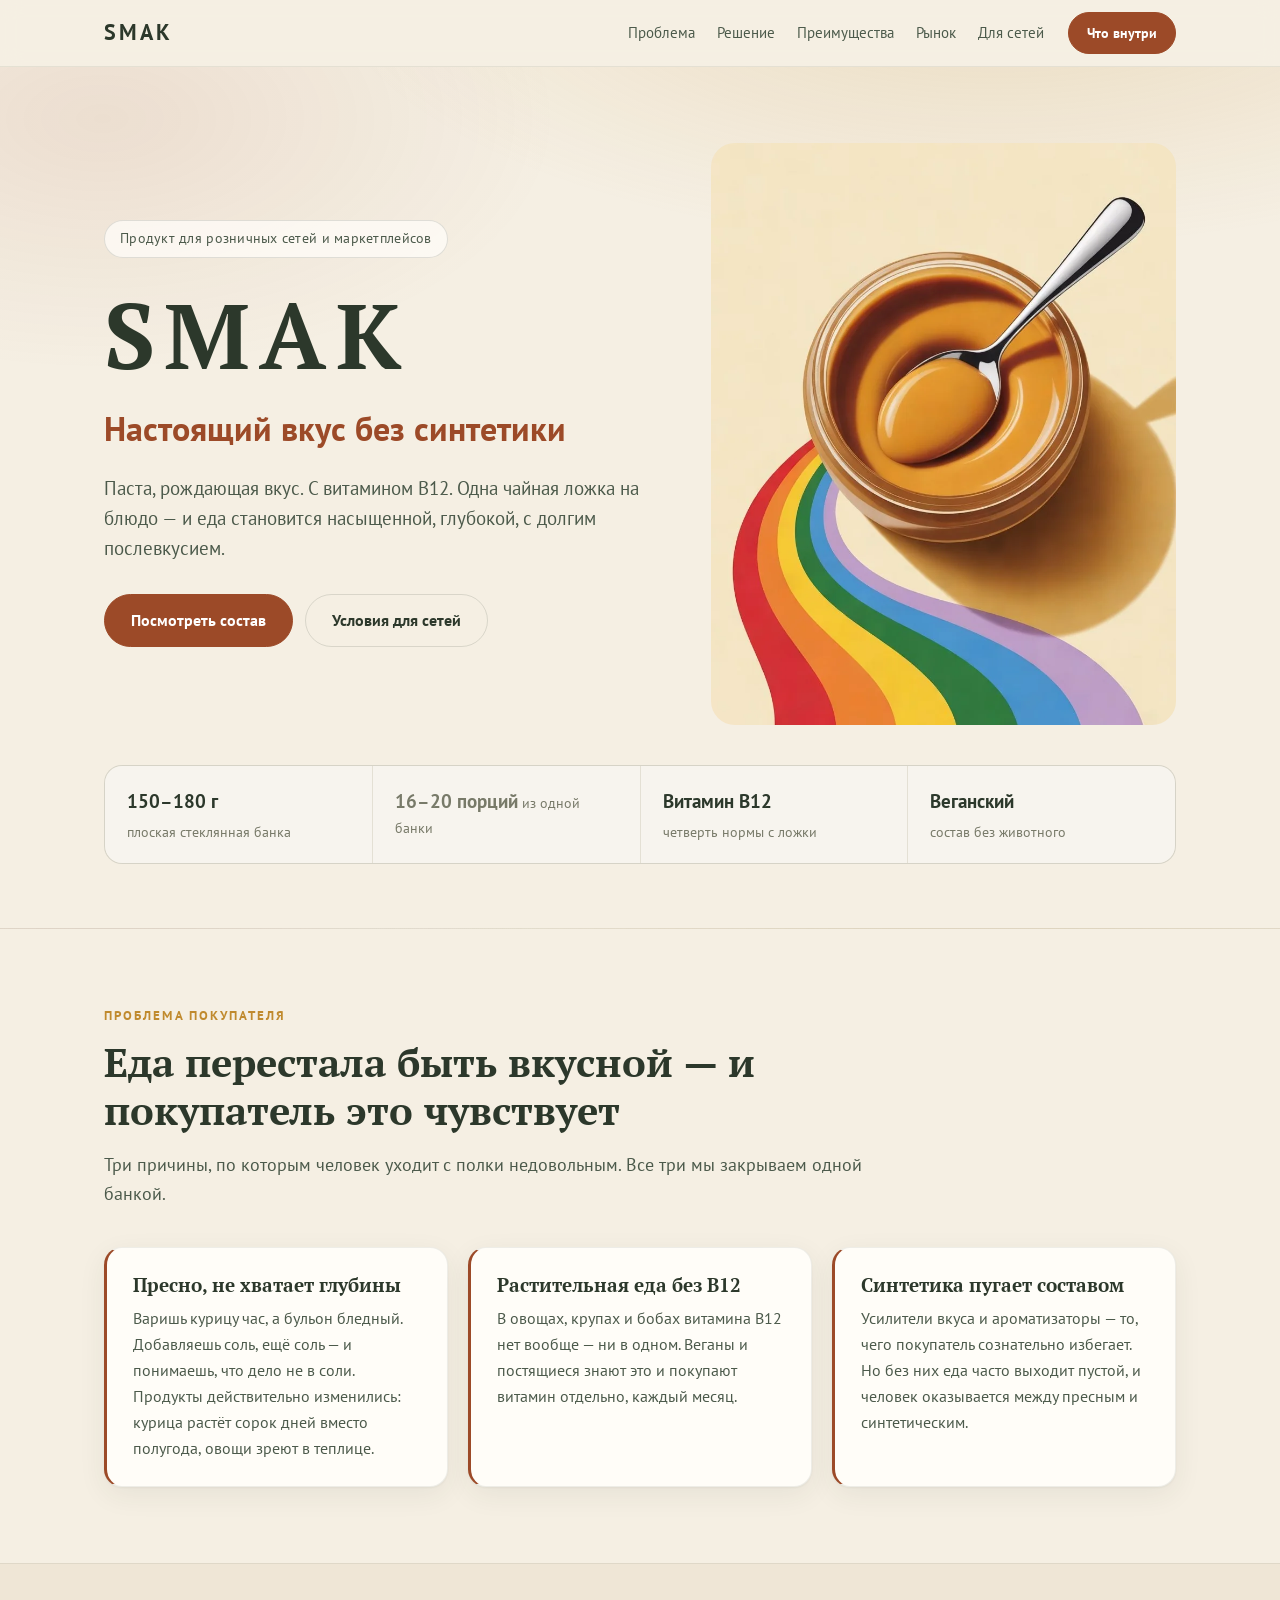
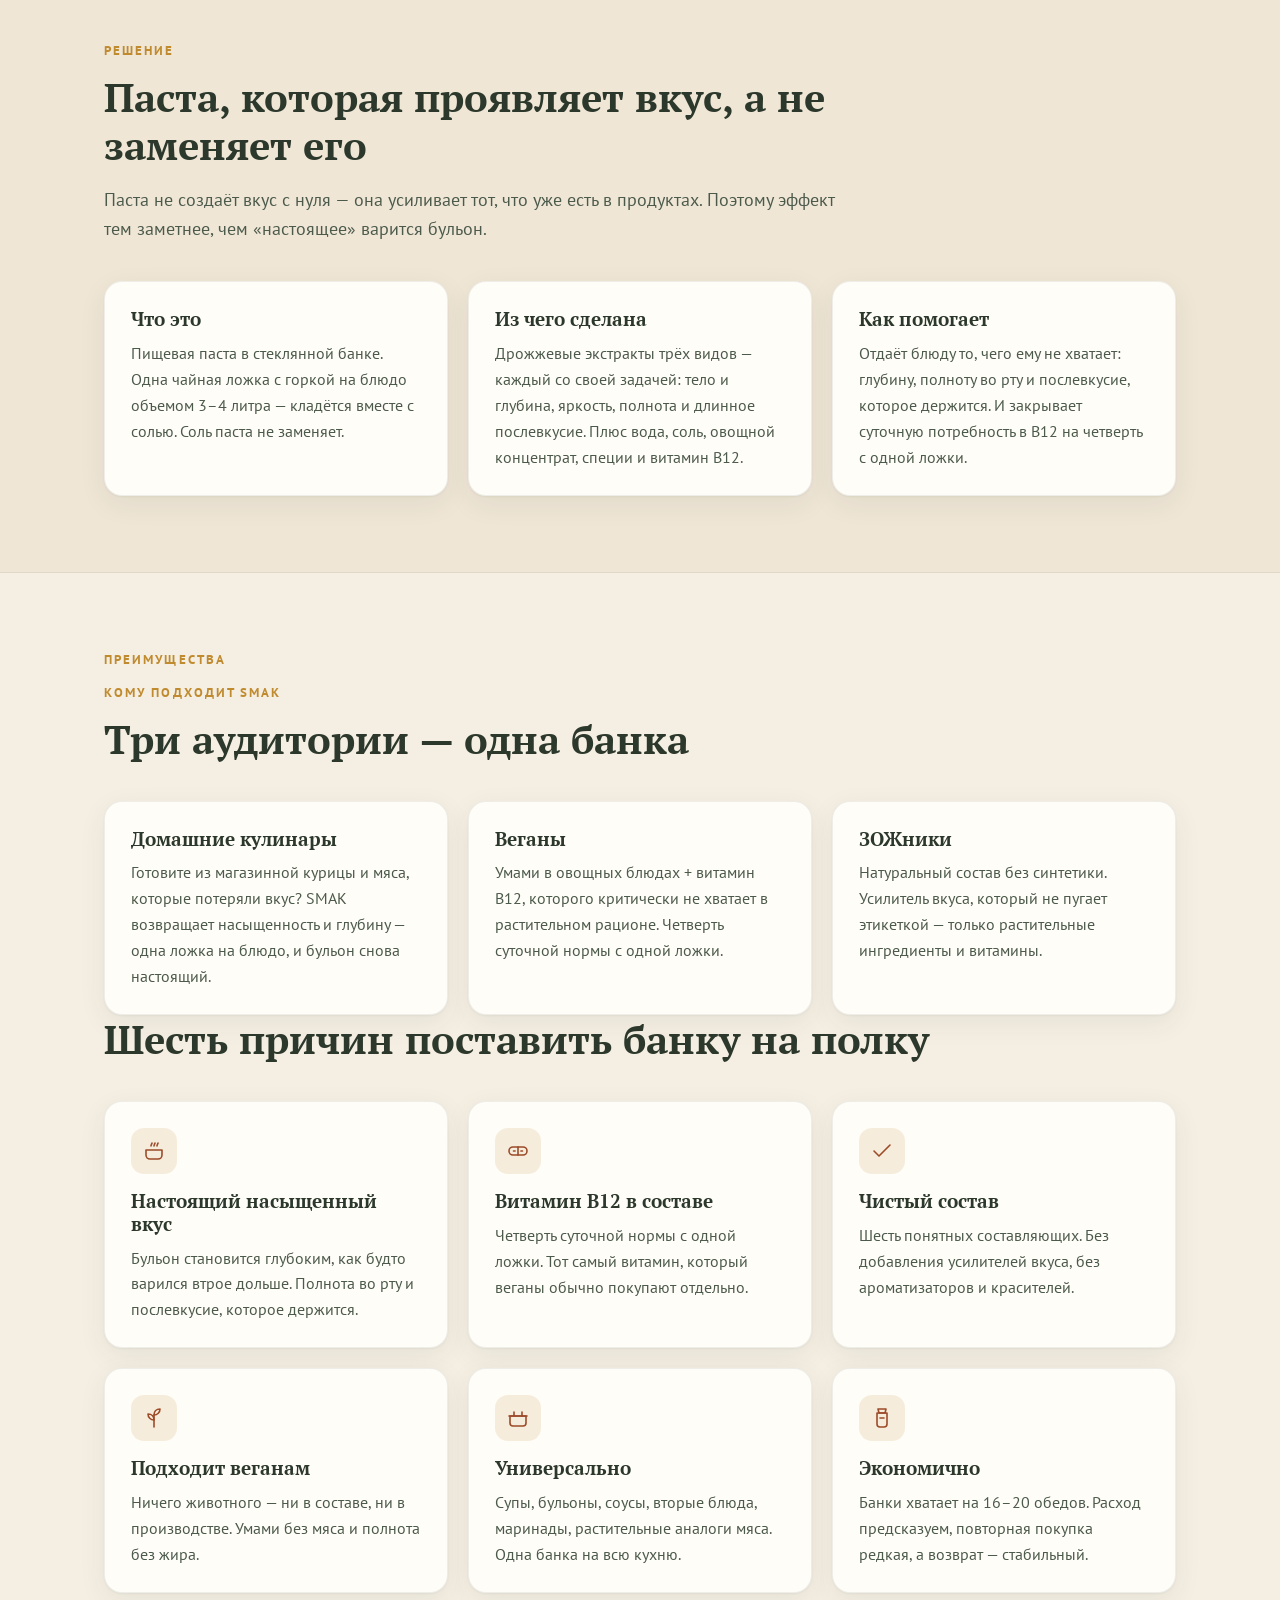
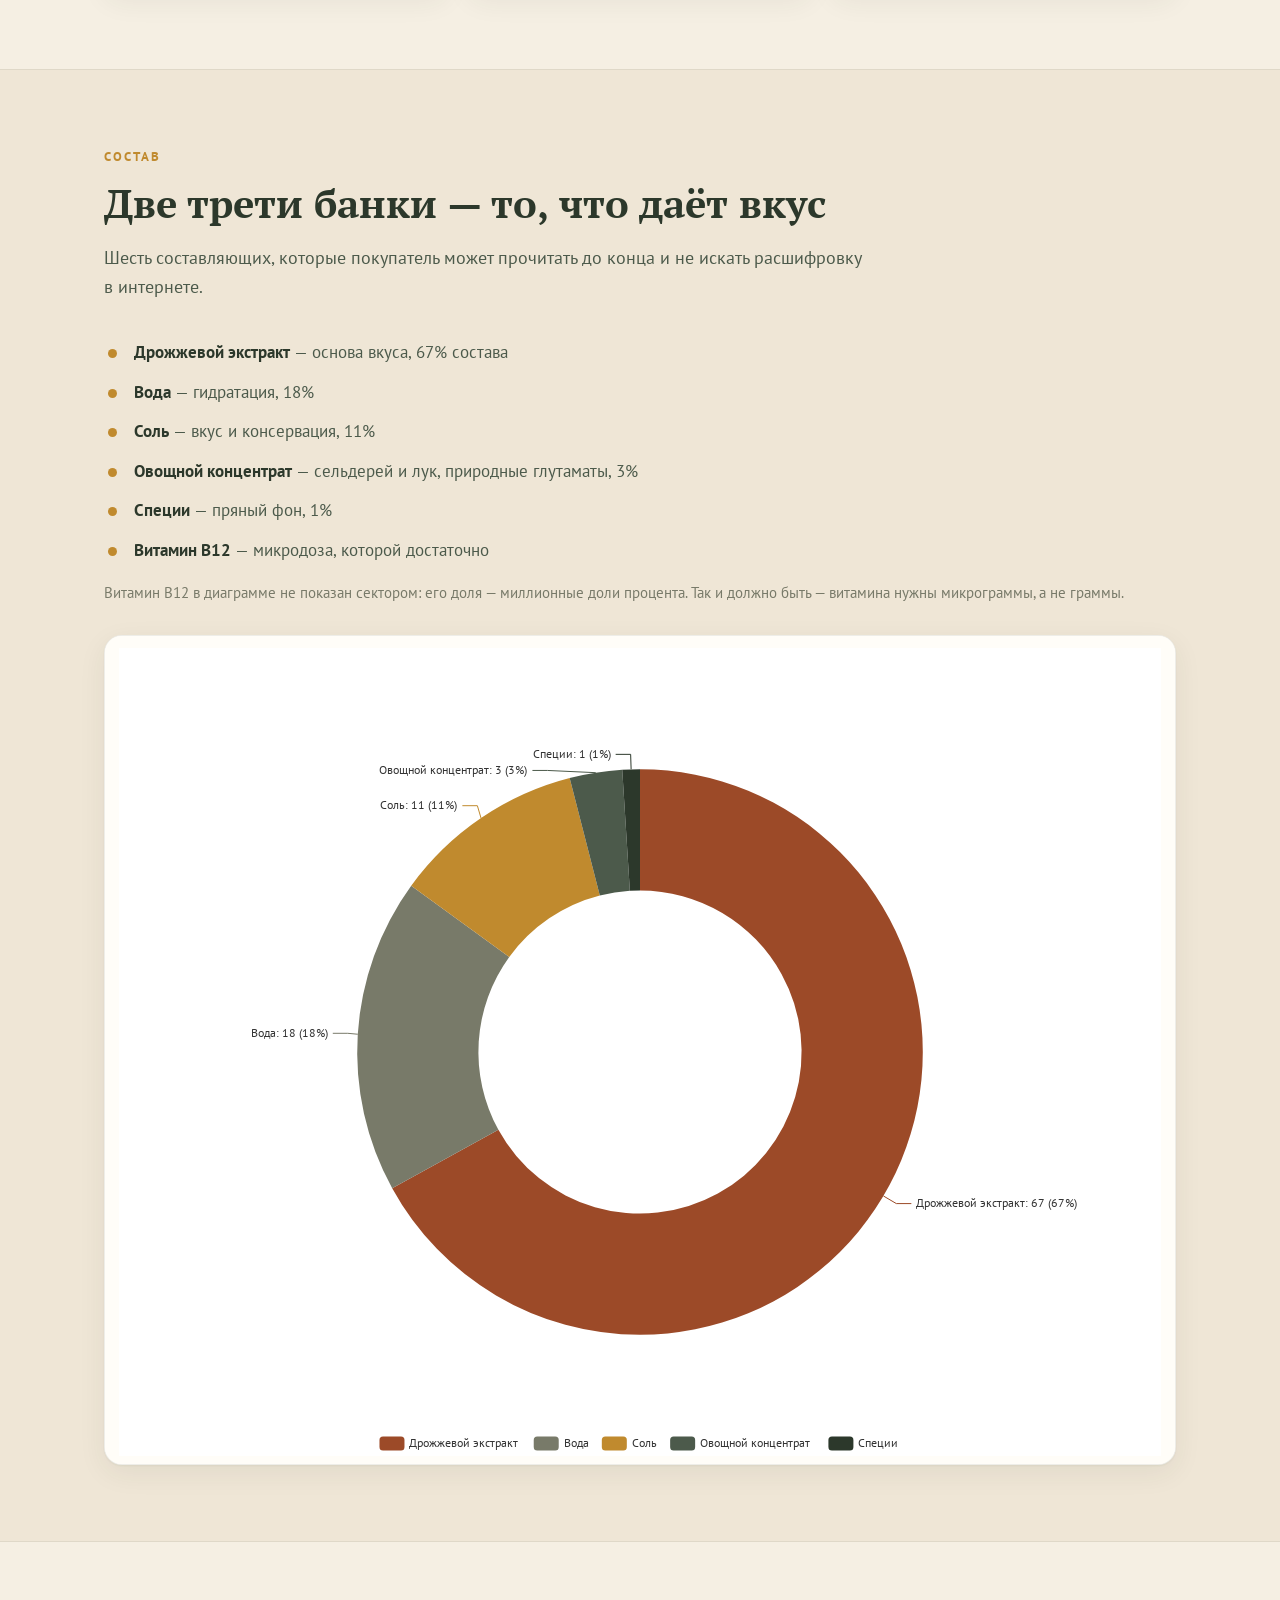
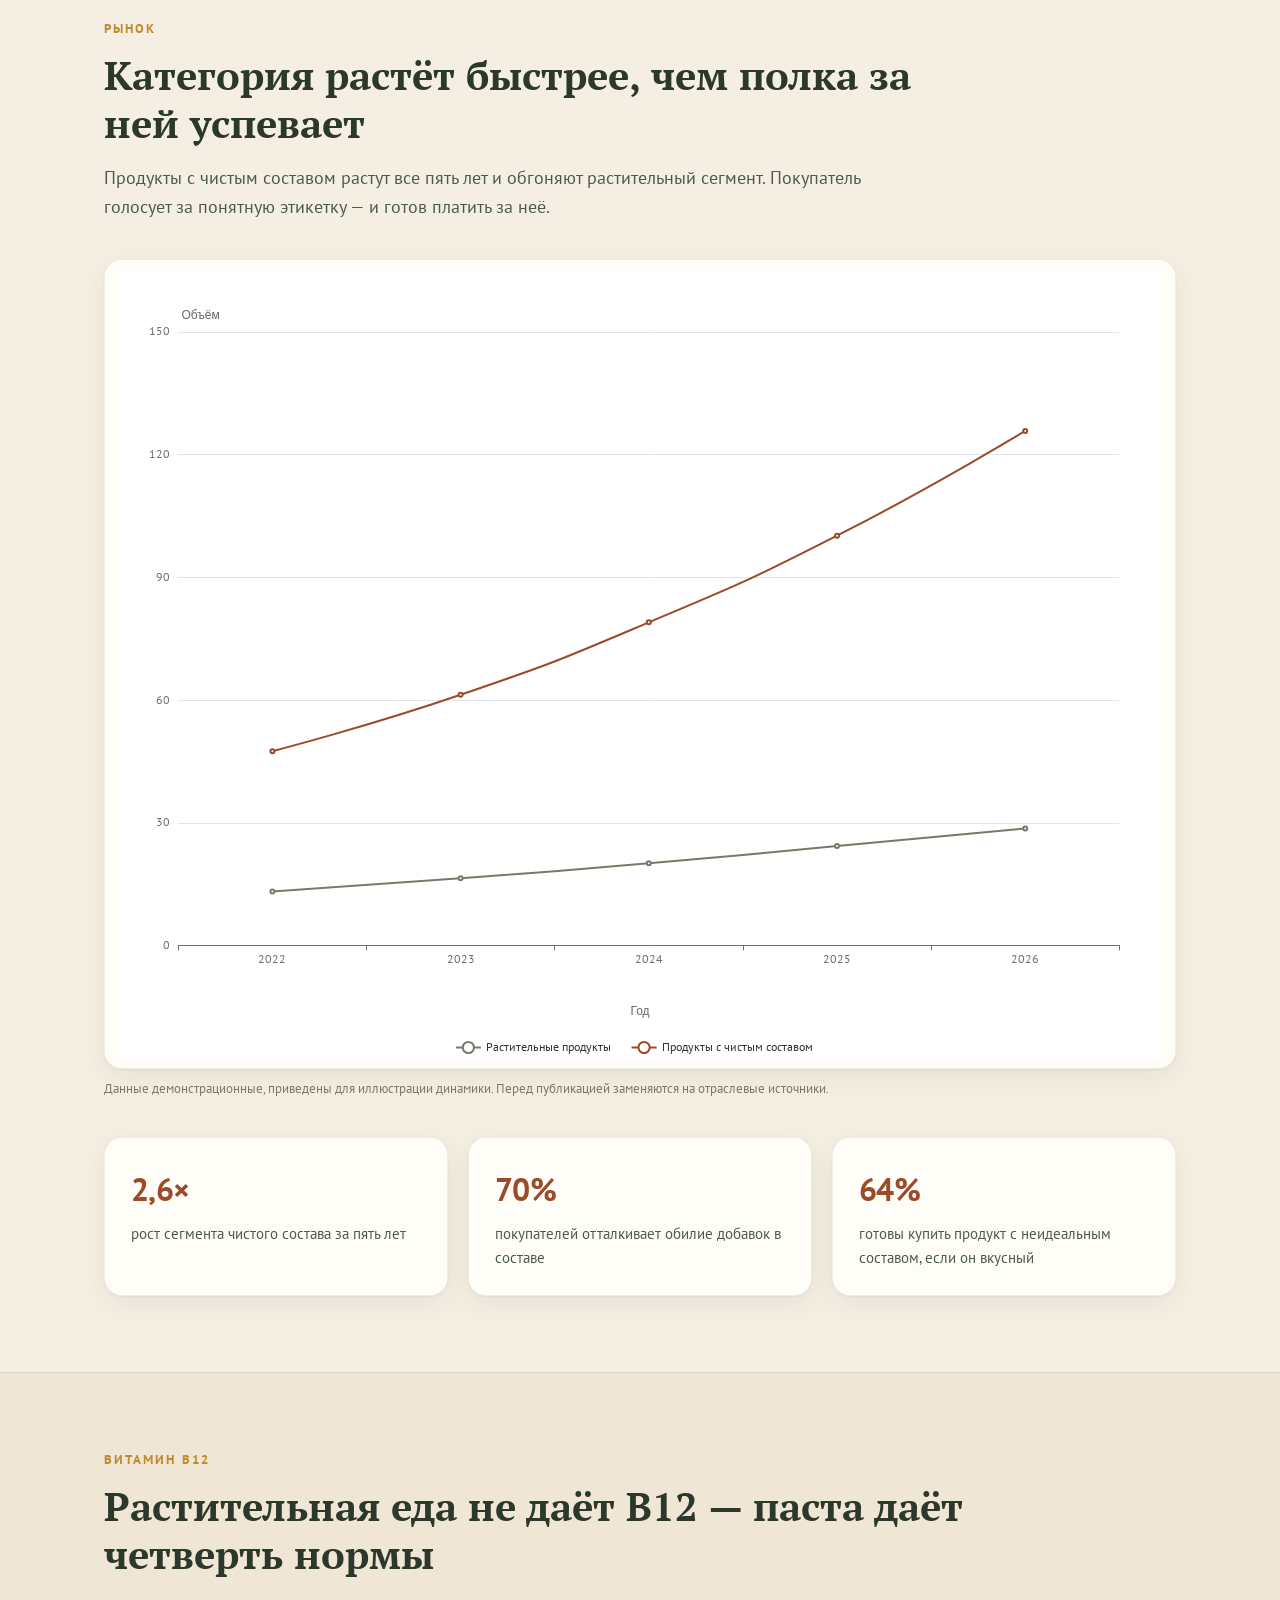
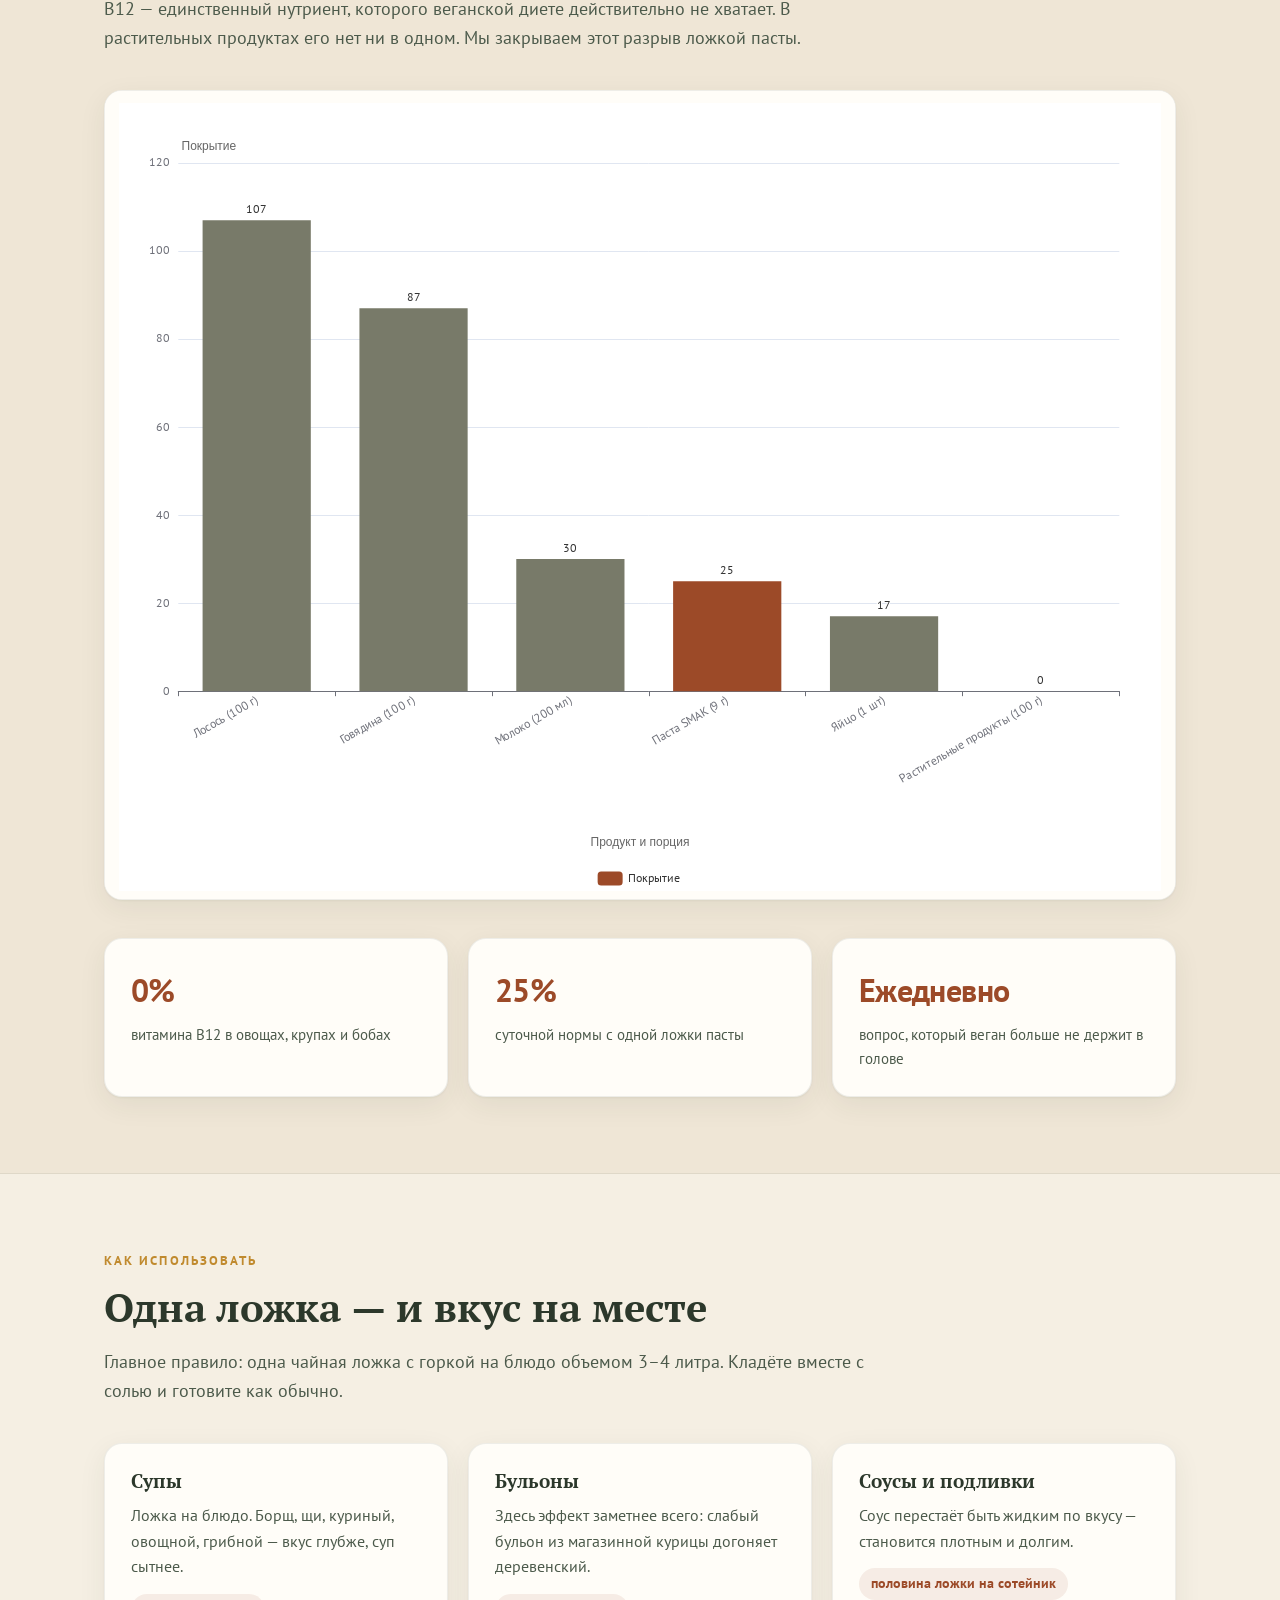
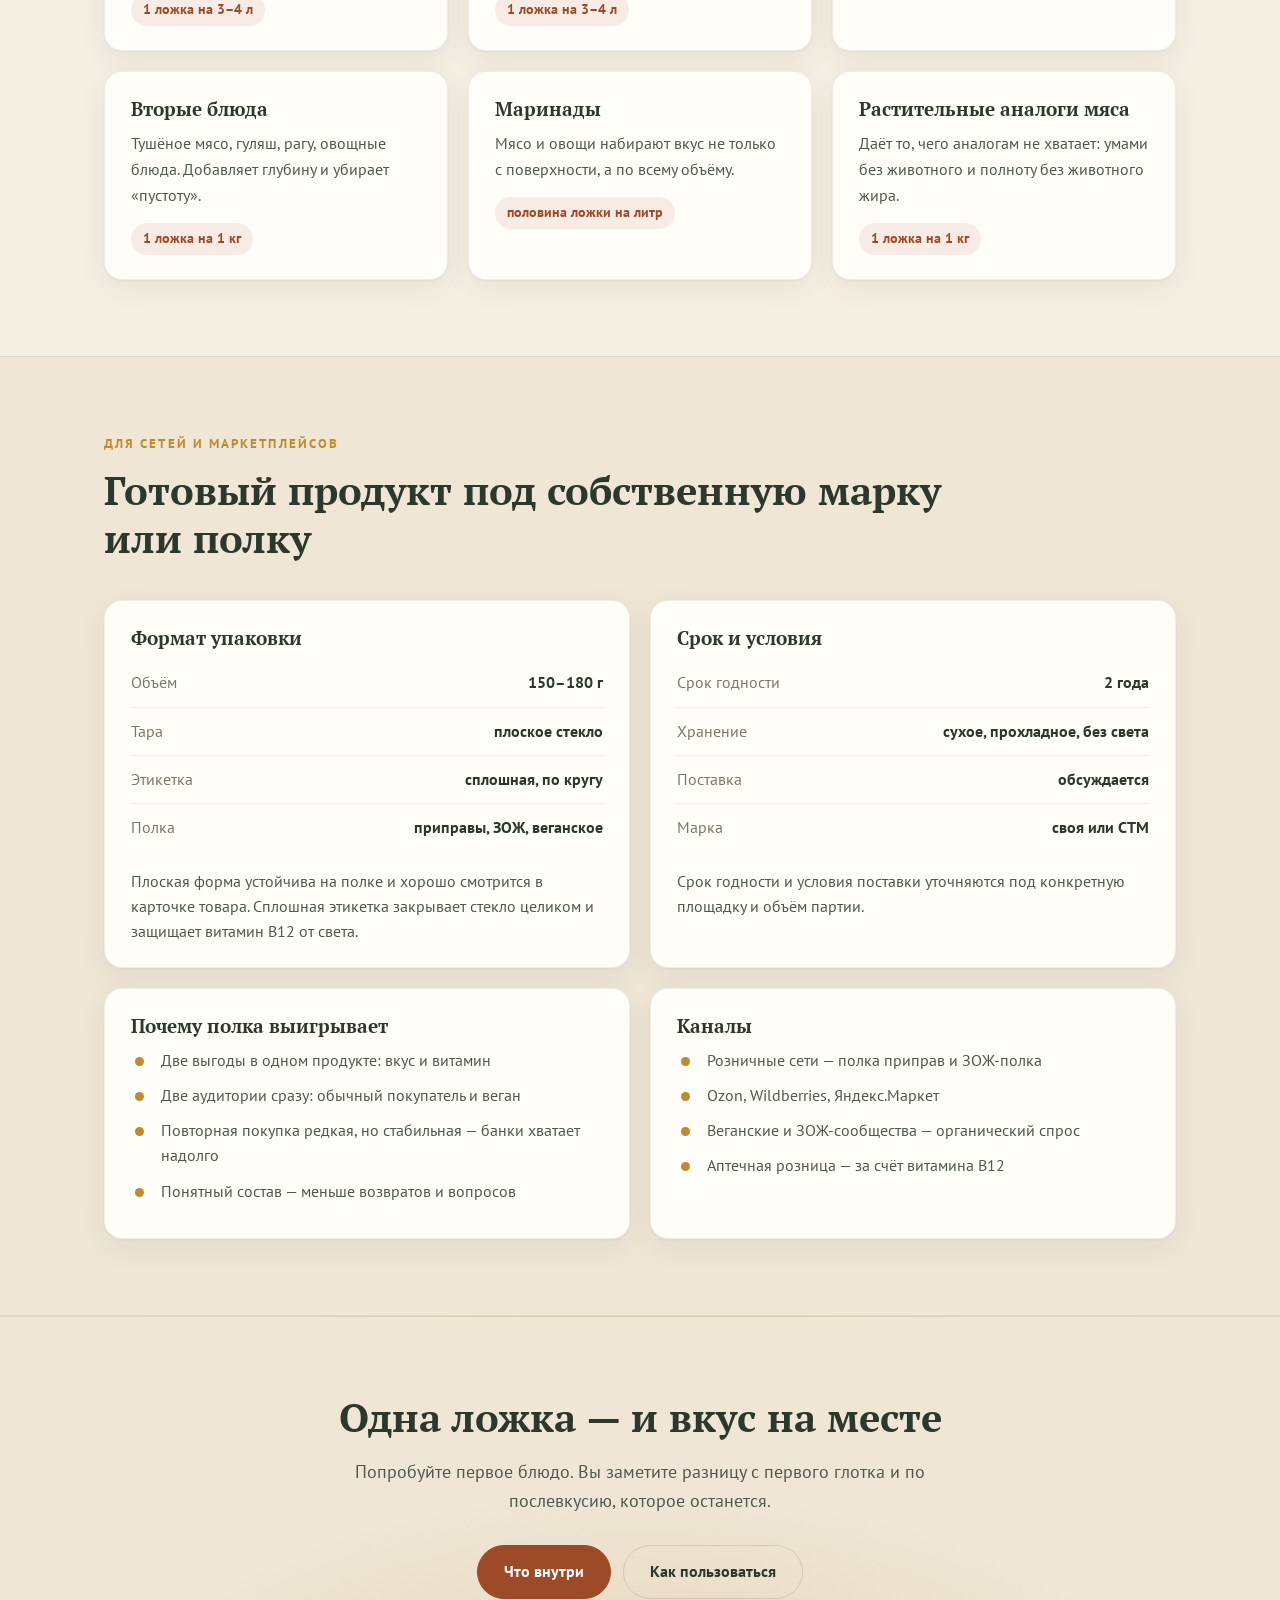
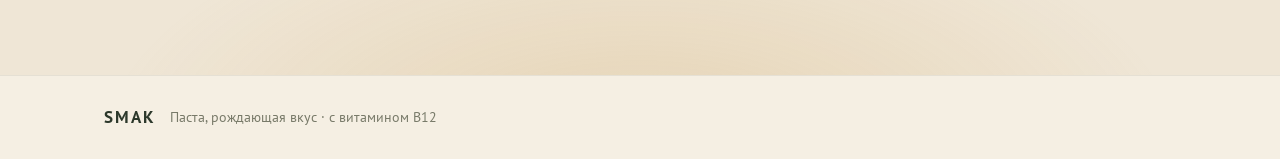
==== index.html @ d00744e5 "SMAK landing page: static HTML/CSS with interactive ECharts charts" ====
<!DOCTYPE html>
<html lang="ru">
<head>
<meta charset="utf-8">
<meta name="viewport" content="width=device-width, initial-scale=1">
<title>SMAK — паста, рождающая вкус. С витамином B12</title>
<meta name="description" content="SMAK — паста-концентрат для супов и горячих блюд: проявляет вкус обычных продуктов и добавляет витамин B12. Одна чайная ложка на блюдо. Для розничных сетей и маркетплейсов.">
<meta property="og:title" content="SMAK — паста, рождающая вкус. С витамином B12">
<meta property="og:description" content="Одна ложка на блюдо — глубина, полнота и долгое послевкусие. Плюс четверть суточной нормы витамина B12.">
<meta property="og:type" content="website">
<meta property="og:image" content="assets/hero-rainbow.webp">
<link rel="icon" href="data:image/svg+xml,%3Csvg xmlns='http://www.w3.org/2000/svg' viewBox='0 0 64 64'%3E%3Crect width='64' height='64' rx='14' fill='%239C4A28'/%3E%3Ctext x='32' y='45' font-family='Georgia,serif' font-size='36' font-weight='bold' fill='%23FFFDF8' text-anchor='middle'%3ES%3C/text%3E%3C/svg%3E">
<link rel="stylesheet" href="style.css">
</head>
<body>

<!-- ================= ШАПКА ================= -->
<header class="topbar">
  <div class="wrap topbar__in">
    <a class="brand" href="#top">SMAK</a>
    <nav class="nav">
      <a href="#problem">Проблема</a>
      <a href="#solution">Решение</a>
      <a href="#benefits">Преимущества</a>
      <a href="#market">Рынок</a>
      <a href="#b2b">Для сетей</a>
    </nav>
    <a class="btn btn--sm" href="#composition">Что внутри</a>
  </div>
</header>

<!-- ================= 1. HERO ================= -->
<section class="hero" id="top">
  <div class="wrap hero__in">
    <div class="hero__text">
      <p class="badge">Продукт для розничных сетей и маркетплейсов</p>
      <h1 class="hero__title">SMAK</h1>
      <p class="hero__slogan">Настоящий вкус без синтетики</p>
      <p class="hero__lead">
        Паста, рождающая вкус. С витамином B12. Одна чайная ложка на блюдо —
        и еда становится насыщенной, глубокой, с долгим послевкусием.
      </p>
      <div class="hero__actions">
        <a class="btn" href="#composition">Посмотреть состав</a>
        <a class="btn btn--ghost" href="#b2b">Условия для сетей</a>
      </div>
    </div>

    <figure class="hero__shot">
      <img src="assets/hero-rainbow.webp" alt="Банка пасты SMAK с ложкой на тёплом фоне с радужной лентой" width="864" height="1152" fetchpriority="high" decoding="async">
    </figure>

    <ul class="facts">
      <li><b>150–180 г</b><span>плоская стеклянная банка</span></li>
      <li><span><b>16–20 порций</b> из одной банки</span></li>
      <li><b>Витамин B12</b><span>четверть нормы с ложки</span></li>
      <li><b>Веганский</b><span>состав без животного</span></li>
    </ul>
  </div>
</section>

<!-- ================= 2. ПРОБЛЕМА ================= -->
<section class="section" id="problem">
  <div class="wrap">
    <p class="kicker">Проблема покупателя</p>
    <h2 class="h2">Еда перестала быть вкусной — и покупатель это чувствует</h2>
    <p class="section__lead">
      Три причины, по которым человек уходит с полки недовольным. Все три мы закрываем одной банкой.
    </p>

    <div class="grid grid--3">
      <article class="card card--problem">
        <h3>Пресно, не хватает глубины</h3>
        <p>
          Варишь курицу час, а бульон бледный. Добавляешь соль, ещё соль — и понимаешь,
          что дело не в соли. Продукты действительно изменились: курица растёт сорок дней
          вместо полугода, овощи зреют в теплице.
        </p>
      </article>

      <article class="card card--problem">
        <h3>Растительная еда без B12</h3>
        <p>
          В овощах, крупах и бобах витамина B12 нет вообще — ни в одном.
          Веганы и постящиеся знают это и покупают витамин отдельно, каждый месяц.
        </p>
      </article>

      <article class="card card--problem">
        <h3>Синтетика пугает составом</h3>
        <p>
          Усилители вкуса и ароматизаторы — то, чего покупатель сознательно избегает.
          Но без них еда часто выходит пустой, и человек оказывается между пресным
          и синтетическим.
        </p>
      </article>
    </div>
  </div>
</section>

<!-- ================= 3. РЕШЕНИЕ ================= -->
<section class="section section--tint" id="solution">
  <div class="wrap">
    <p class="kicker">Решение</p>
    <h2 class="h2">Паста, которая проявляет вкус, а не заменяет его</h2>
    <p class="section__lead">
      Паста не создаёт вкус с нуля — она усиливает тот, что уже есть в продуктах.
      Поэтому эффект тем заметнее, чем «настоящее» варится бульон.
    </p>

    <div class="grid grid--3">
      <article class="card">
        <h3>Что это</h3>
        <p>
          Пищевая паста в стеклянной банке. Одна чайная ложка с горкой на блюдо объемом 3–4 литра
          — кладётся вместе с солью. Соль паста не заменяет.
        </p>
      </article>
      <article class="card">
        <h3>Из чего сделана</h3>
        <p>
          Дрожжевые экстракты трёх видов — каждый со своей задачей: тело и глубина,
          яркость, полнота и длинное послевкусие. Плюс вода, соль, овощной концентрат,
          специи и витамин B12.
        </p>
      </article>
      <article class="card">
        <h3>Как помогает</h3>
        <p>
          Отдаёт блюду то, чего ему не хватает: глубину, полноту во рту и послевкусие,
          которое держится. И закрывает суточную потребность в B12 на четверть с одной ложки.
        </p>
      </article>
    </div>
  </div>
</section>

<!-- ================= 4. ПРЕИМУЩЕСТВА ================= -->
<section class="section" id="benefits">
  <div class="wrap">
    <p class="kicker">Преимущества</p>
        <p class="kicker">Кому подходит SMAK</p>
    <h2 class="h2">Три аудитории — одна банка</h2>
    <div class="grid grid--3">
      <div class="card"><h3>Домашние кулинары</h3><p>Готовите из магазинной курицы и мяса, которые потеряли вкус? SMAK возвращает насыщенность и глубину — одна ложка на блюдо, и бульон снова настоящий.</p></div>
      <div class="card"><h3>Веганы</h3><p>Умами в овощных блюдах + витамин B12, которого критически не хватает в растительном рационе. Четверть суточной нормы с одной ложки.</p></div>
      <div class="card"><h3>ЗОЖники</h3><p>Натуральный состав без синтетики. Усилитель вкуса, который не пугает этикеткой — только растительные ингредиенты и витамины.</p></div>
    </div>

<h2 class="h2">Шесть причин поставить банку на полку</h2>

    <div class="grid grid--3">
      <article class="card card--benefit">
        <span class="icon" aria-hidden="true">
          <svg viewBox="0 0 24 24" fill="none" stroke="currentColor" stroke-width="1.6"
               stroke-linecap="round" stroke-linejoin="round">
            <path d="M4 11h16v5a4 4 0 0 1-4 4H8a4 4 0 0 1-4-4z"/>
            <path d="M9 7c0-1.5 1-2 1-3M12 7c0-1.5 1-2 1-3M15 7c0-1.5 1-2 1-3"/>
          </svg>
        </span>
        <h3>Настоящий насыщенный вкус</h3>
        <p>Бульон становится глубоким, как будто варился втрое дольше. Полнота во рту и послевкусие, которое держится.</p>
      </article>

      <article class="card card--benefit">
        <span class="icon" aria-hidden="true">
          <svg viewBox="0 0 24 24" fill="none" stroke="currentColor" stroke-width="1.6"
               stroke-linecap="round" stroke-linejoin="round">
            <rect x="3" y="8" width="18" height="8" rx="4"/>
            <path d="M12 8v8"/>
            <path d="M7.5 12h1.6M14.9 12h1.6"/>
          </svg>
        </span>
        <h3>Витамин B12 в составе</h3>
        <p>Четверть суточной нормы с одной ложки. Тот самый витамин, который веганы обычно покупают отдельно.</p>
      </article>

      <article class="card card--benefit">
        <span class="icon" aria-hidden="true">
          <svg viewBox="0 0 24 24" fill="none" stroke="currentColor" stroke-width="1.6"
               stroke-linecap="round" stroke-linejoin="round">
            <path d="M20 6L9 17l-5-5"/>
          </svg>
        </span>
        <h3>Чистый состав</h3>
        <p>Шесть понятных составляющих. Без добавления усилителей вкуса, без ароматизаторов и красителей.</p>
      </article>

      <article class="card card--benefit">
        <span class="icon" aria-hidden="true">
          <svg viewBox="0 0 24 24" fill="none" stroke="currentColor" stroke-width="1.6"
               stroke-linecap="round" stroke-linejoin="round">
            <path d="M12 21V9"/>
            <path d="M12 9c0-3 2-6 6-6 0 3.3-2.6 6-6 6z"/>
            <path d="M12 14c0-3-2-6-6-6 0 3.3 2.6 6 6 6z"/>
          </svg>
        </span>
        <h3>Подходит веганам</h3>
        <p>Ничего животного — ни в составе, ни в производстве. Умами без мяса и полнота без жира.</p>
      </article>

      <article class="card card--benefit">
        <span class="icon" aria-hidden="true">
          <svg viewBox="0 0 24 24" fill="none" stroke="currentColor" stroke-width="1.6"
               stroke-linecap="round" stroke-linejoin="round">
            <path d="M4 10h16v7a3 3 0 0 1-3 3H7a3 3 0 0 1-3-3z"/>
            <path d="M3 10h18"/>
            <path d="M8 6v4M16 6v4"/>
          </svg>
        </span>
        <h3>Универсально</h3>
        <p>Супы, бульоны, соусы, вторые блюда, маринады, растительные аналоги мяса. Одна банка на всю кухню.</p>
      </article>

      <article class="card card--benefit">
        <span class="icon" aria-hidden="true">
          <svg viewBox="0 0 24 24" fill="none" stroke="currentColor" stroke-width="1.6"
               stroke-linecap="round" stroke-linejoin="round">
            <path d="M8 3h8l-1 4H9z"/>
            <path d="M7 7h10v11a3 3 0 0 1-3 3h-4a3 3 0 0 1-3-3z"/>
            <path d="M10 12h4"/>
          </svg>
        </span>
        <h3>Экономично</h3>
        <p>Банки хватает на 16–20 обедов. Расход предсказуем, повторная покупка редкая, а возврат — стабильный.</p>
      </article>
    </div>
  </div>
</section>

<!-- ================= 5. СОСТАВ ================= -->
<section class="section section--tint" id="composition">
  <div class="wrap">
    <p class="kicker">Состав</p>
    <h2 class="h2">Две трети банки — то, что даёт вкус</h2>
    <p class="section__lead">
      Шесть составляющих, которые покупатель может прочитать до конца и не искать
      расшифровку в интернете.
    </p>

    <div class="split">
      <div class="split__text">
        <ul class="checklist">
          <li><b>Дрожжевой экстракт</b> — основа вкуса, 67% состава</li>
          <li><b>Вода</b> — гидратация, 18%</li>
          <li><b>Соль</b> — вкус и консервация, 11%</li>
          <li><b>Овощной концентрат</b> — сельдерей и лук, природные глутаматы, 3%</li>
          <li><b>Специи</b> — пряный фон, 1%</li>
          <li><b>Витамин B12</b> — микродоза, которой достаточно</li>
        </ul>
        <p class="note">
          Витамин B12 в диаграмме не показан сектором: его доля — миллионные доли процента.
          Так и должно быть — витамина нужны микрограммы, а не граммы.
        </p>
      </div>
      <div class="split__chart">
        <iframe src="charts/chart-2.html" title="Состав пасты по компонентам"
                height="830" loading="lazy"></iframe>
      </div>
    </div>
  </div>
</section>

<!-- ================= 6. УПАКОВКА ================= -->
<!-- ================= 6. РЫНОК ================= -->
<section class="section" id="market">
  <div class="wrap">
    <p class="kicker">Рынок</p>
    <h2 class="h2">Категория растёт быстрее, чем полка за ней успевает</h2>
    <p class="section__lead">
      Продукты с чистым составом растут все пять лет и обгоняют растительный сегмент.
      Покупатель голосует за понятную этикетку — и готов платить за неё.
    </p>

    <div class="chart-wide">
      <iframe src="charts/chart-1.html" title="Рост рынка растительных продуктов и продуктов с чистым составом"
              height="810" loading="lazy"></iframe>
      <p class="note note--fine">
        Данные демонстрационные, приведены для иллюстрации динамики. Перед публикацией
        заменяются на отраслевые источники.
      </p>
    </div>

    <div class="grid grid--3 mt">
      <div class="card card--stat"><b>2,6×</b><span>рост сегмента чистого состава за пять лет</span></div>
      <div class="card card--stat"><b>70%</b><span>покупателей отталкивает обилие добавок в составе</span></div>
      <div class="card card--stat"><b>64%</b><span>готовы купить продукт с неидеальным составом, если он вкусный</span></div>
    </div>
  </div>
</section>

<!-- ================= 7. B12 ================= -->
<section class="section section--tint" id="b12">
  <div class="wrap">
    <p class="kicker">Витамин B12</p>
    <h2 class="h2">Растительная еда не даёт B12 — паста даёт четверть нормы</h2>
    <p class="section__lead">
      B12 — единственный нутриент, которого веганской диете действительно не хватает.
      В растительных продуктах его нет ни в одном. Мы закрываем этот разрыв ложкой пасты.
    </p>

    <div class="chart-wide">
      <iframe src="charts/chart-3.html" title="Покрытие суточной нормы витамина B12 по продуктам"
              height="810" loading="lazy"></iframe>
    </div>

    <div class="grid grid--3 mt">
      <div class="card card--stat"><b>0%</b><span>витамина B12 в овощах, крупах и бобах</span></div>
      <div class="card card--stat"><b>25%</b><span>суточной нормы с одной ложки пасты</span></div>
      <div class="card card--stat"><b>Ежедневно</b><span>вопрос, который веган больше не держит в голове</span></div>
    </div>
  </div>
</section>

<!-- ================= 8. КАК ИСПОЛЬЗОВАТЬ ================= -->
<section class="section" id="usage">
  <div class="wrap">
    <p class="kicker">Как использовать</p>
    <h2 class="h2">Одна ложка — и вкус на месте</h2>
    <p class="section__lead">
        Главное правило: одна чайная ложка с горкой на блюдо объемом 3–4 литра.
      Кладёте вместе с солью и готовите как обычно.
    </p>

    <div class="grid grid--3">
      <article class="card card--use">
        <h3>Супы</h3>
        <p>Ложка на блюдо. Борщ, щи, куриный, овощной, грибной — вкус глубже, суп сытнее.</p>
        <span class="dose">1 ложка на 3–4 л</span>
      </article>
      <article class="card card--use">
        <h3>Бульоны</h3>
        <p>Здесь эффект заметнее всего: слабый бульон из магазинной курицы догоняет деревенский.</p>
        <span class="dose">1 ложка на 3–4 л</span>
      </article>
      <article class="card card--use">
        <h3>Соусы и подливки</h3>
        <p>Соус перестаёт быть жидким по вкусу — становится плотным и долгим.</p>
        <span class="dose">половина ложки на сотейник</span>
      </article>
      <article class="card card--use">
        <h3>Вторые блюда</h3>
        <p>Тушёное мясо, гуляш, рагу, овощные блюда. Добавляет глубину и убирает «пустоту».</p>
        <span class="dose">1 ложка на 1 кг</span>
      </article>
      <article class="card card--use">
        <h3>Маринады</h3>
        <p>Мясо и овощи набирают вкус не только с поверхности, а по всему объёму.</p>
        <span class="dose">половина ложки на литр</span>
      </article>
      <article class="card card--use">
        <h3>Растительные аналоги мяса</h3>
        <p>Даёт то, чего аналогам не хватает: умами без животного и полноту без животного жира.</p>
        <span class="dose">1 ложка на 1 кг</span>
      </article>
    </div>
  </div>
</section>

<!-- ================= 9. ДЛЯ СЕТЕЙ ================= -->
<section class="section section--tint" id="b2b">
  <div class="wrap">
    <p class="kicker">Для сетей и маркетплейсов</p>
    <h2 class="h2">Готовый продукт под собственную марку или полку</h2>

    <div class="grid grid--2">
      <article class="card">
        <h3>Формат упаковки</h3>
        <ul class="spec">
          <li><span>Объём</span><b>150–180 г</b></li>
          <li><span>Тара</span><b>плоское стекло</b></li>
          <li><span>Этикетка</span><b>сплошная, по кругу</b></li>
          <li><span>Полка</span><b>приправы, ЗОЖ, веганское</b></li>
        </ul>
        <p class="note">
          Плоская форма устойчива на полке и хорошо смотрится в карточке товара.
          Сплошная этикетка закрывает стекло целиком и защищает витамин B12 от света.
        </p>
      </article>

      <article class="card">
        <h3>Срок и условия</h3>
        <ul class="spec">
          <li><span>Срок годности</span><b>2 года</b></li>
          <li><span>Хранение</span><b>сухое, прохладное, без света</b></li>
          <li><span>Поставка</span><b>обсуждается</b></li>
          <li><span>Марка</span><b>своя или СТМ</b></li>
        </ul>
        <p class="note">
          Срок годности и условия поставки уточняются под конкретную площадку
          и объём партии.
        </p>
      </article>

      <article class="card">
        <h3>Почему полка выигрывает</h3>
        <ul class="checklist checklist--sm">
          <li>Две выгоды в одном продукте: вкус и витамин</li>
          <li>Две аудитории сразу: обычный покупатель и веган</li>
          <li>Повторная покупка редкая, но стабильная — банки хватает надолго</li>
          <li>Понятный состав — меньше возвратов и вопросов</li>
        </ul>
      </article>

      <article class="card">
        <h3>Каналы</h3>
        <ul class="checklist checklist--sm">
          <li>Розничные сети — полка приправ и ЗОЖ-полка</li>
          <li>Ozon, Wildberries, Яндекс.Маркет</li>
          <li>Веганские и ЗОЖ-сообщества — органический спрос</li>
          <li>Аптечная розница — за счёт витамина B12</li>
        </ul>
      </article>
    </div>
  </div>
</section>

<!-- ================= 10. ПРИЗЫВ ================= -->
<section class="section cta" id="try">
  <div class="wrap cta__in">
    <h2 class="h2">Одна ложка — и вкус на месте</h2>
    <p class="cta__lead">
      Попробуйте первое блюдо. Вы заметите разницу с первого глотка
      и по послевкусию, которое останется.
    </p>
    <div class="cta__actions">
      <a class="btn" href="#composition">Что внутри</a>
      <a class="btn btn--ghost" href="#usage">Как пользоваться</a>
    </div>
  </div>
</section>

<footer class="footer">
  <div class="wrap footer__in">
    <span class="brand brand--sm">SMAK</span>
    <span>Паста, рождающая вкус · с витамином B12</span>
  </div>
</footer>

</body>
</html>
---- style.css ----
/* ==========================================================================
   SMAK — лендинг для партнёра
   Палитра и типографика согласованы с брифом продукта (ТЗ, раздел 5).
   Внешних зависимостей нет: локальные шрифты PT Sans / PT Serif
   (кириллический сабсет, WOFF) и локальные файлы.
   ========================================================================== */

@font-face {
  font-family: "PT Sans";
  src: url("fonts/PTSans-Regular.woff") format("woff");
  font-weight: 400;
  font-style: normal;
  font-display: swap;
}
@font-face {
  font-family: "PT Sans";
  src: url("fonts/PTSans-Bold.woff") format("woff");
  font-weight: 700;
  font-style: normal;
  font-display: swap;
}
@font-face {
  font-family: "PT Serif";
  src: url("fonts/PTSerif-Bold.woff") format("woff");
  font-weight: 700;
  font-style: normal;
  font-display: swap;
}

:root {
  --cream:      #F5EFE3;
  --cream-deep: #EFE6D6;
  --card:       #FFFDF8;
  --ink:        #2C382B;
  --ink-soft:   #4C5A4B;
  --muted:      #787A69;
  --terra:      #9C4A28;
  --ochre:      #C08A2E;
  --line:       rgba(44, 56, 43, .14);
  --line-soft:  rgba(44, 56, 43, .08);
  --shadow:     0 1px 2px rgba(44,56,43,.05), 0 8px 28px rgba(44,56,43,.07);
  --radius:     18px;
  --radius-sm:  12px;
  --wrap:       1120px;
  --font: "PT Sans", "Segoe UI", Arial, sans-serif;
  --font-head: "PT Serif", "PT Sans", Georgia, "Times New Roman", serif;
}

*, *::before, *::after { box-sizing: border-box; }

html { scroll-behavior: smooth; }

body {
  margin: 0;
  font-family: var(--font);
  font-size: 17px;
  line-height: 1.62;
  color: var(--ink);
  background: var(--cream);
  -webkit-font-smoothing: antialiased;
}

img, iframe { max-width: 100%; }

h1, h2, h3 { font-family: var(--font-head); font-weight: 700; line-height: 1.2; margin: 0; letter-spacing: 0; }
p { margin: 0; }
ul { margin: 0; padding: 0; list-style: none; }

a { color: inherit; text-decoration: none; }

.wrap {
  width: 100%;
  max-width: var(--wrap);
  margin: 0 auto;
  padding: 0 24px;
}

/* ---------- шапка ---------- */

.topbar {
  position: sticky;
  top: 0;
  z-index: 20;
  background: rgba(245, 239, 227, .88);
  backdrop-filter: blur(10px);
  border-bottom: 1px solid var(--line-soft);
}

.topbar__in {
  display: flex;
  align-items: center;
  gap: 24px;
  min-height: 66px;
}

.brand {
  font-weight: 700;
  font-size: 22px;
  letter-spacing: .14em;
  color: var(--ink);
}
.brand--sm { font-size: 17px; letter-spacing: .12em; }

.nav {
  display: flex;
  gap: 22px;
  margin-left: auto;
  font-size: 15px;
  color: var(--ink-soft);
}
.nav a:hover { color: var(--terra); }

/* ---------- кнопки ---------- */

.btn {
  display: inline-block;
  padding: 13px 26px;
  border-radius: 999px;
  background: var(--terra);
  color: #fff;
  font-weight: 600;
  font-size: 16px;
  border: 1px solid var(--terra);
  transition: transform .15s ease, box-shadow .15s ease, background .15s ease;
  white-space: nowrap;
}
.btn:hover {
  background: #8a3f20;
  transform: translateY(-1px);
  box-shadow: 0 8px 20px rgba(156, 74, 40, .22);
}
.btn--ghost {
  background: transparent;
  color: var(--ink);
  border-color: var(--line);
}
.btn--ghost:hover {
  background: rgba(44,56,43,.05);
  box-shadow: none;
  color: var(--ink);
}
.btn--sm { padding: 9px 18px; font-size: 14px; }

/* ---------- hero ---------- */

.hero {
  background:
    radial-gradient(1100px 460px at 78% -12%, rgba(192,138,46,.20), transparent 62%),
    radial-gradient(760px 420px at 8% 6%, rgba(156,74,40,.10), transparent 60%),
    var(--cream);
  border-bottom: 1px solid var(--line-soft);
}

.hero__in {
  padding: 76px 24px 64px;
  display: grid;
  grid-template-columns: minmax(0, 1.2fr) minmax(0, 1fr);
  align-items: center;
  gap: 40px 48px;
}

.hero__text { min-width: 0; }

.badge {
  display: inline-block;
  padding: 7px 15px;
  border-radius: 999px;
  border: 1px solid var(--line);
  background: rgba(255,253,248,.75);
  font-size: 13.5px;
  letter-spacing: .02em;
  color: var(--ink-soft);
  margin-bottom: 22px;
}

.hero__title {
  font-size: clamp(52px, 9vw, 92px);
  font-weight: 700;
  letter-spacing: .1em;
  margin-bottom: 10px;
}

.hero__slogan {
  font-size: clamp(22px, 3.4vw, 34px);
  font-weight: 600;
  color: var(--terra);
  margin-bottom: 18px;
}

.hero__lead {
  max-width: 640px;
  font-size: 18.5px;
  color: var(--ink-soft);
}

.hero__actions {
  display: flex;
  flex-wrap: wrap;
  gap: 12px;
  margin-top: 30px;
}

.facts {
  grid-column: 1 / -1;
  display: grid;
  grid-template-columns: repeat(auto-fit, minmax(170px, 1fr));
  gap: 1px;
  background: var(--line-soft);
  border: 1px solid var(--line-soft);
  border-radius: var(--radius);
  overflow: hidden;
}
.facts li {
  background: rgba(255,253,248,.72);
  padding: 20px 22px;
  display: flex;
  flex-direction: column;
  gap: 4px;
}
.facts b { font-size: 19px; }
.facts span { font-size: 14px; color: var(--muted); }

/* ---------- секции ---------- */

.section { padding: 76px 0; }
.section--tint {
  background: var(--cream-deep);
  border-top: 1px solid var(--line-soft);
  border-bottom: 1px solid var(--line-soft);
}

.kicker {
  font-size: 13px;
  font-weight: 700;
  letter-spacing: .16em;
  text-transform: uppercase;
  color: var(--ochre);
  margin-bottom: 12px;
}

.h2 {
  font-size: clamp(26px, 4vw, 40px);
  font-weight: 700;
  max-width: 860px;
}

.section__lead {
  margin-top: 16px;
  max-width: 760px;
  font-size: 18px;
  color: var(--ink-soft);
}

.mt { margin-top: 36px; }

/* ---------- сетки и карточки ---------- */

.grid {
  display: grid;
  gap: 20px;
  margin-top: 38px;
}
.grid--3 { grid-template-columns: repeat(auto-fit, minmax(290px, 1fr)); }
.grid--2 { grid-template-columns: repeat(auto-fit, minmax(360px, 1fr)); }

.card {
  background: var(--card);
  border: 1px solid var(--line-soft);
  border-radius: var(--radius);
  padding: 26px 26px 24px;
  box-shadow: var(--shadow);
}
.card h3 {
  font-size: 19px;
  margin-bottom: 10px;
}
.card p { color: var(--ink-soft); font-size: 16px; }

.card--problem { border-left: 3px solid var(--terra); }

.card--benefit .icon {
  display: inline-flex;
  align-items: center;
  justify-content: center;
  width: 46px;
  height: 46px;
  border-radius: 13px;
  background: rgba(192,138,46,.14);
  color: var(--terra);
  margin-bottom: 16px;
}
.card--benefit .icon svg { width: 24px; height: 24px; }

.card--stat {
  display: flex;
  flex-direction: column;
  gap: 6px;
  text-align: left;
}
.card--stat b {
  font-size: 32px;
  font-weight: 700;
  color: var(--terra);
  letter-spacing: -0.02em;
}
.card--stat span { font-size: 15px; color: var(--ink-soft); }

.card--use .dose {
  display: inline-block;
  margin-top: 14px;
  padding: 5px 12px;
  border-radius: 999px;
  background: rgba(156,74,40,.09);
  color: var(--terra);
  font-size: 13.5px;
  font-weight: 600;
}

/* ---------- списки ---------- */

.checklist li {
  position: relative;
  padding-left: 30px;
  margin-bottom: 12px;
  color: var(--ink-soft);
}
.checklist li::before {
  content: "";
  position: absolute;
  left: 4px;
  top: .58em;
  width: 9px;
  height: 9px;
  border-radius: 50%;
  background: var(--ochre);
}
.checklist b { color: var(--ink); }
.checklist--sm li { font-size: 15.5px; margin-bottom: 10px; }

.spec { margin-top: 4px; }
.spec li {
  display: flex;
  justify-content: space-between;
  gap: 16px;
  padding: 11px 0;
  border-bottom: 1px solid var(--line-soft);
  font-size: 15.5px;
}
.spec li:last-child { border-bottom: 0; }
.spec span { color: var(--muted); }
.spec b { text-align: right; }

.note {
  margin-top: 18px;
  font-size: 14.5px;
  color: var(--muted);
  line-height: 1.55;
}
.note--fine { margin-top: 10px; font-size: 13px; }

/* ---------- графики ---------- */

.split {
  display: grid;
  grid-template-columns: 1fr;
  gap: 30px;
  margin-top: 38px;
}

.chart-wide { margin-top: 38px; }

iframe {
  display: block;
  width: 100%;
  border: 1px solid var(--line-soft);
  border-radius: var(--radius);
  background: var(--card);
  box-shadow: var(--shadow);
}

/* ---------- призыв ---------- */

.cta {
  background:
    radial-gradient(900px 420px at 50% 120%, rgba(192,138,46,.20), transparent 60%),
    var(--cream-deep);
  border-top: 1px solid var(--line-soft);
}

.cta__in { text-align: center; }
.cta .h2 { margin: 0 auto; }
.cta__lead {
  margin: 16px auto 0;
  max-width: 620px;
  color: var(--ink-soft);
  font-size: 18px;
}
.cta__actions {
  display: flex;
  gap: 12px;
  justify-content: center;
  flex-wrap: wrap;
  margin-top: 30px;
}

/* ---------- подвал ---------- */

.footer {
  padding: 28px 0;
  border-top: 1px solid var(--line-soft);
  background: var(--cream);
}
.footer__in {
  display: flex;
  align-items: center;
  gap: 14px;
  flex-wrap: wrap;
  font-size: 14px;
  color: var(--muted);
}

/* ---------- адаптив ---------- */

@media (max-width: 900px) {
  .topbar__in {
    flex-wrap: wrap;
    row-gap: 6px;
    padding-top: 10px;
    padding-bottom: 10px;
    min-height: 0;
  }
  .nav {
    order: 3;
    width: 100%;
    margin-left: -6px;
    padding: 2px 6px 0;
    gap: 18px;
    overflow-x: auto;
    white-space: nowrap;
    scrollbar-width: none;
  }
  .nav::-webkit-scrollbar { display: none; }
  .split { grid-template-columns: 1fr; }
  .hero__in {
    grid-template-columns: minmax(0, 1fr);
    padding: 54px 24px 48px;
    gap: 32px;
  }
  .section { padding: 58px 0; }
}

/* ---------- печать ---------- */

@media print {
  .topbar, .hero__actions, .cta__actions { display: none !important; }
  body { font-size: 12px; background: #fff; }
  .hero { background: none; }
  .section { padding: 24px 0; }
  .card, .facts { box-shadow: none; }
  iframe { height: 620px !important; }
}

@media (max-width: 560px) {
  body { font-size: 16px; }
  .wrap { padding: 0 18px; }
  .topbar__in { gap: 12px; }
  .btn { padding: 12px 20px; font-size: 15px; }
  .hero__actions .btn,
  .cta__actions .btn { width: 100%; text-align: center; }
  .hero__in { padding: 36px 18px 40px; gap: 28px; }
  .card { padding: 22px 20px 20px; }
  .grid { gap: 16px; grid-template-columns: minmax(0, 1fr); }
  iframe { height: 700px !important; }
}

/* ---------- изображение в hero ---------- */

.hero__shot {
  width: 100%;
  max-width: 520px;
  min-width: 0;
  margin: 0 auto;
  aspect-ratio: 4 / 5;
  border-radius: 24px;
  overflow: hidden;
  background: #F2E4C2;
}

.hero__shot img {
  display: block;
  width: 100%;
  height: 100%;
  object-fit: cover;
  object-position: center;
}
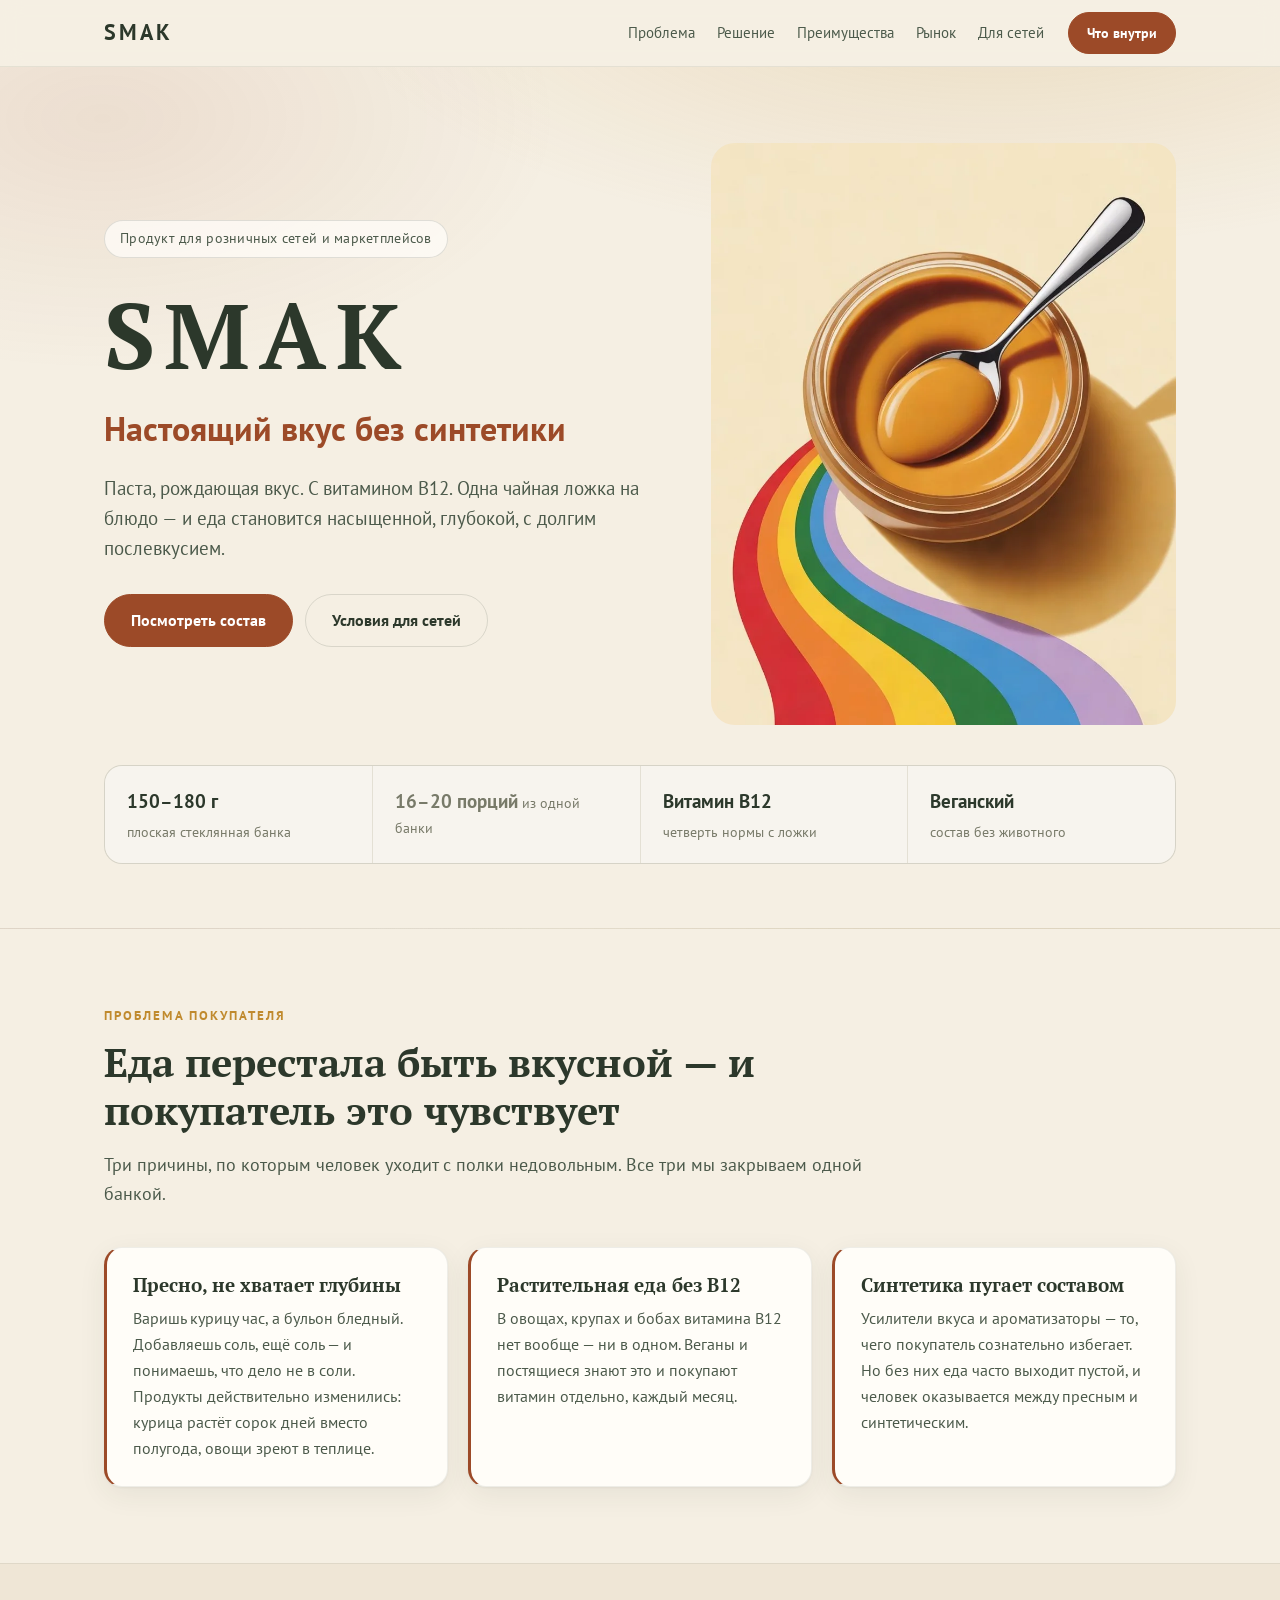
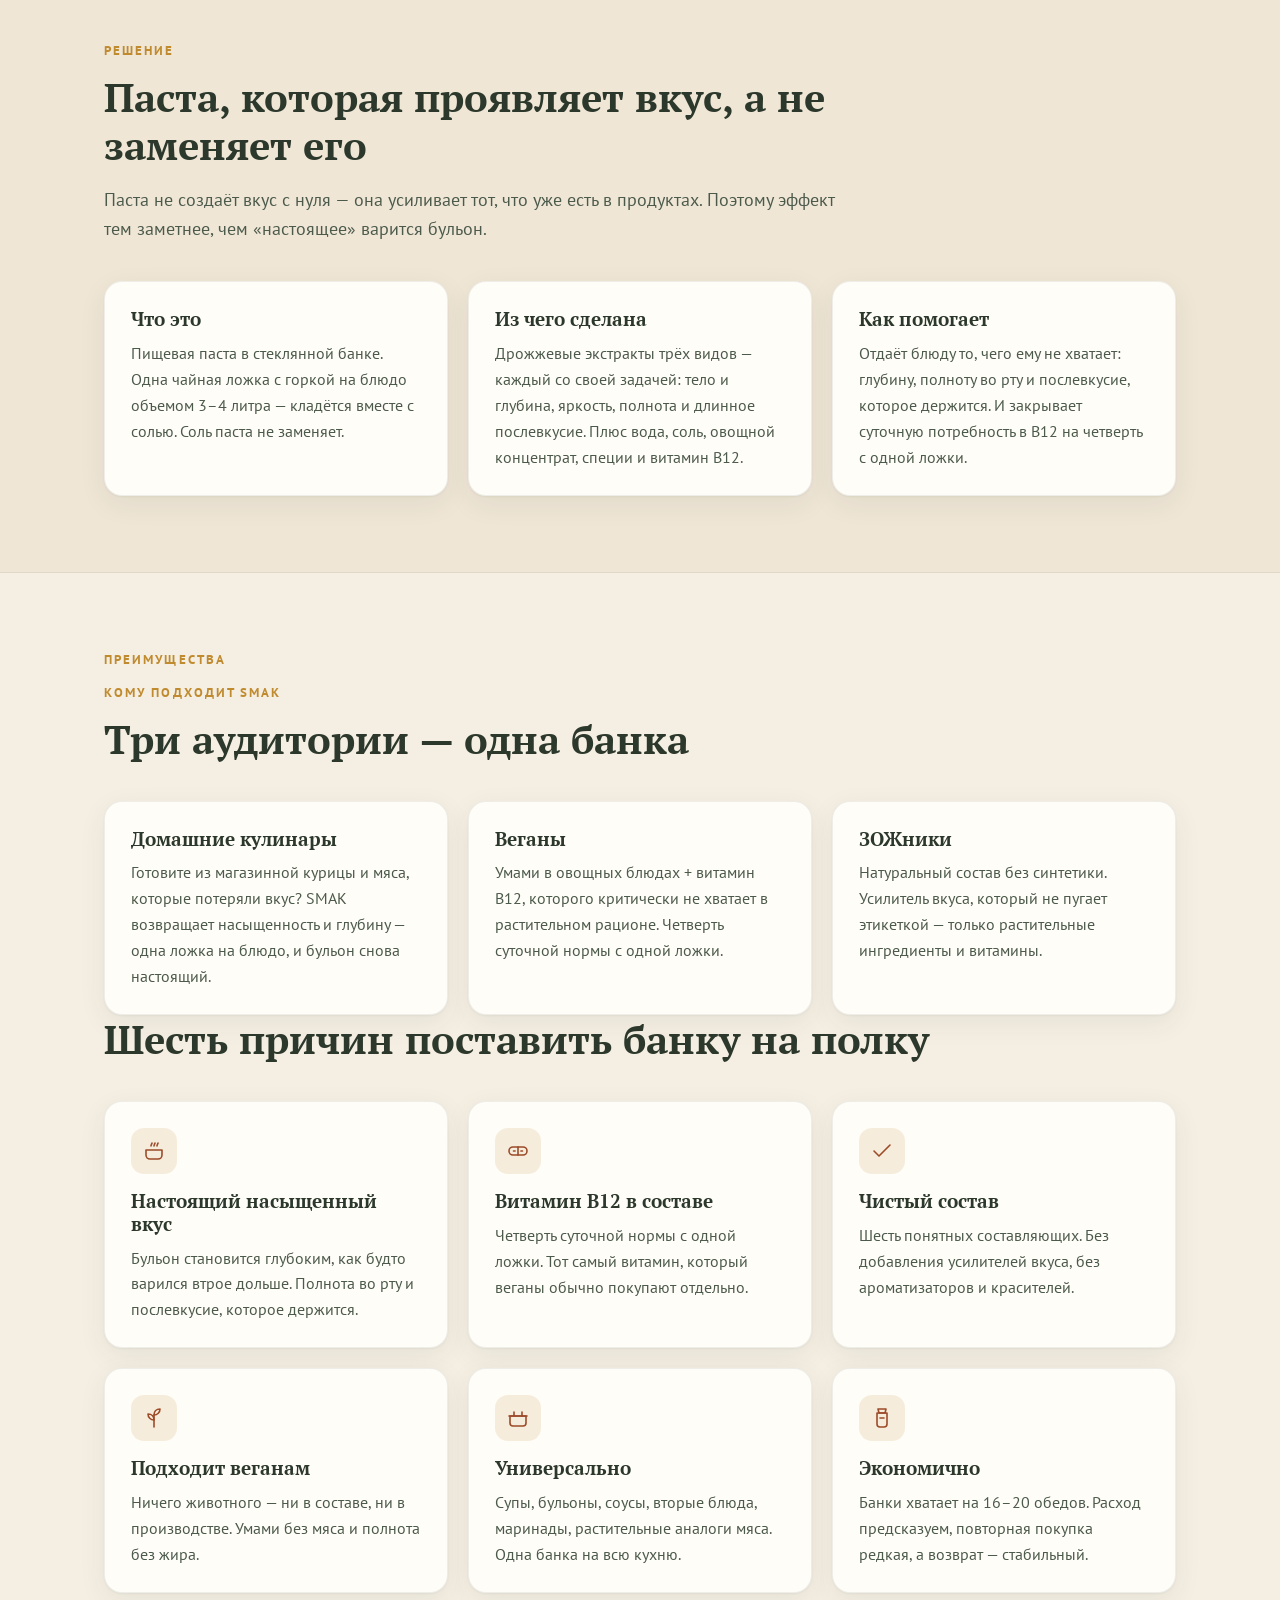
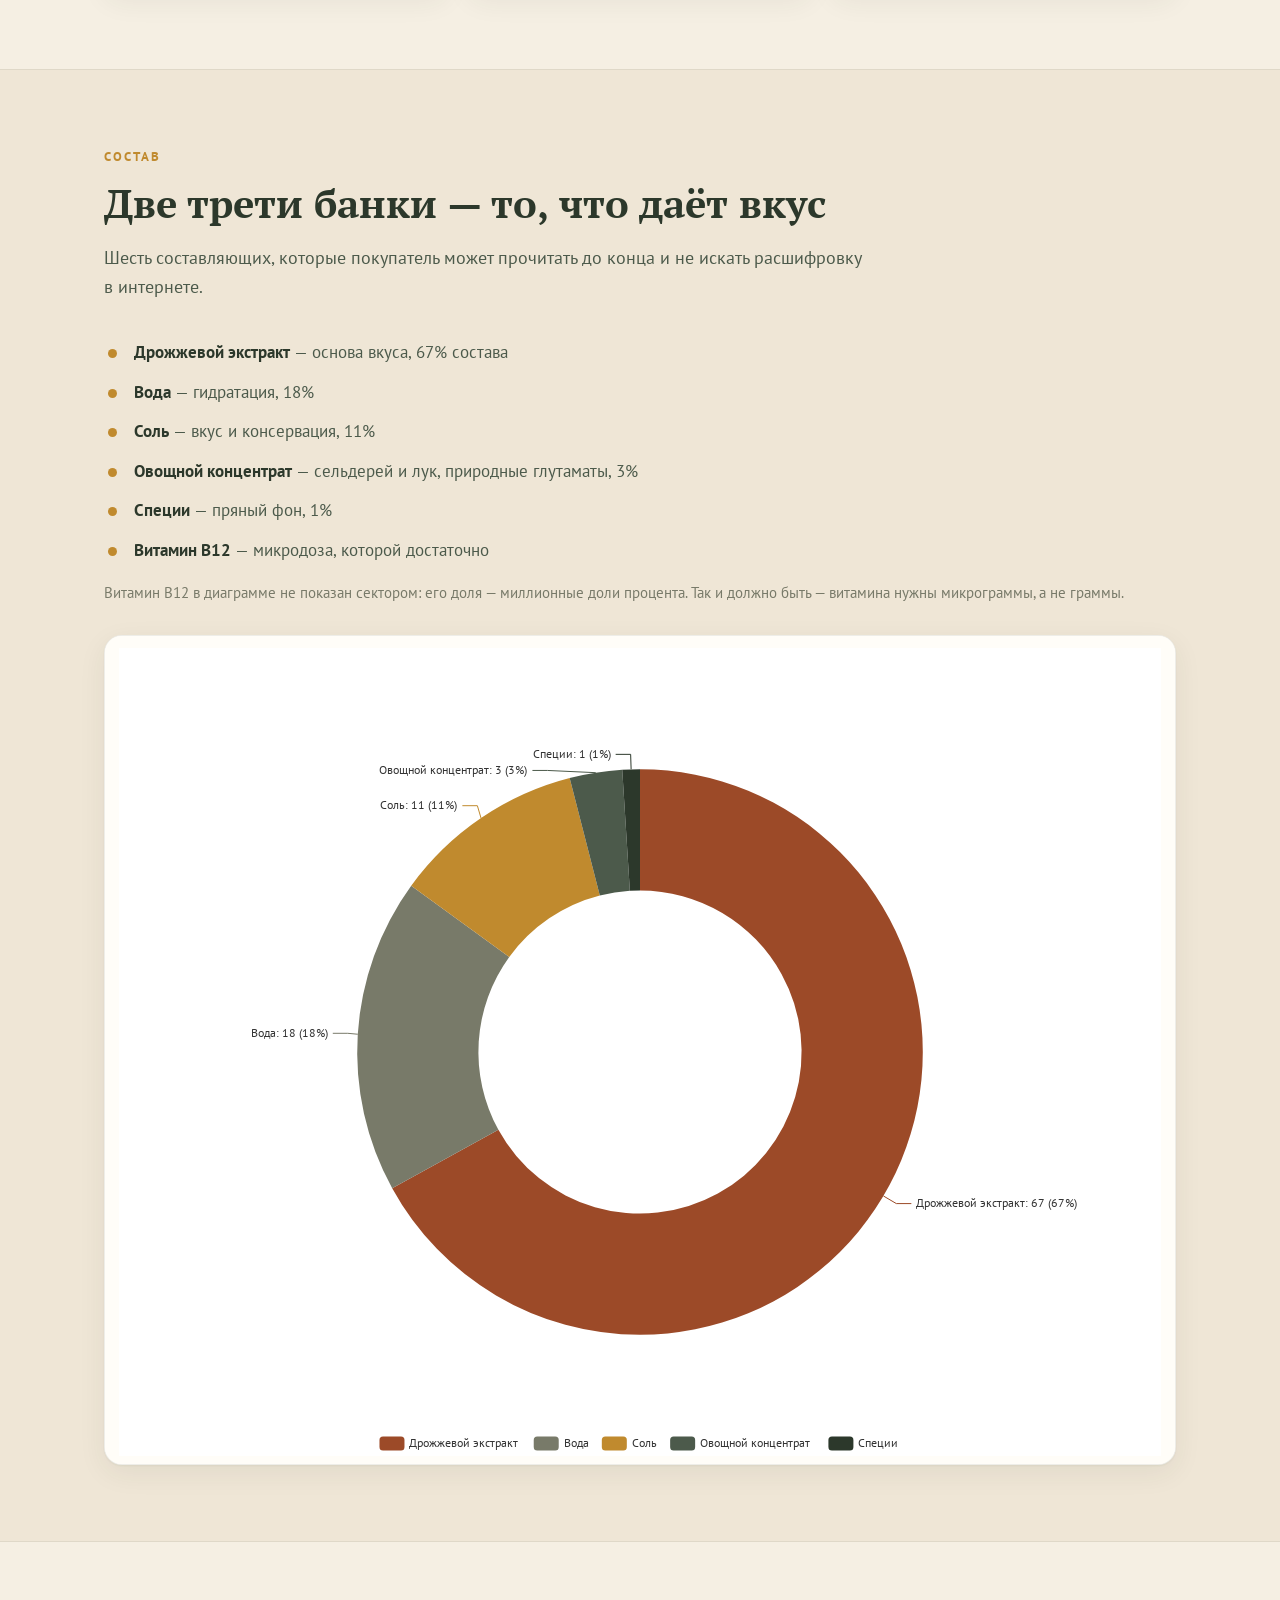
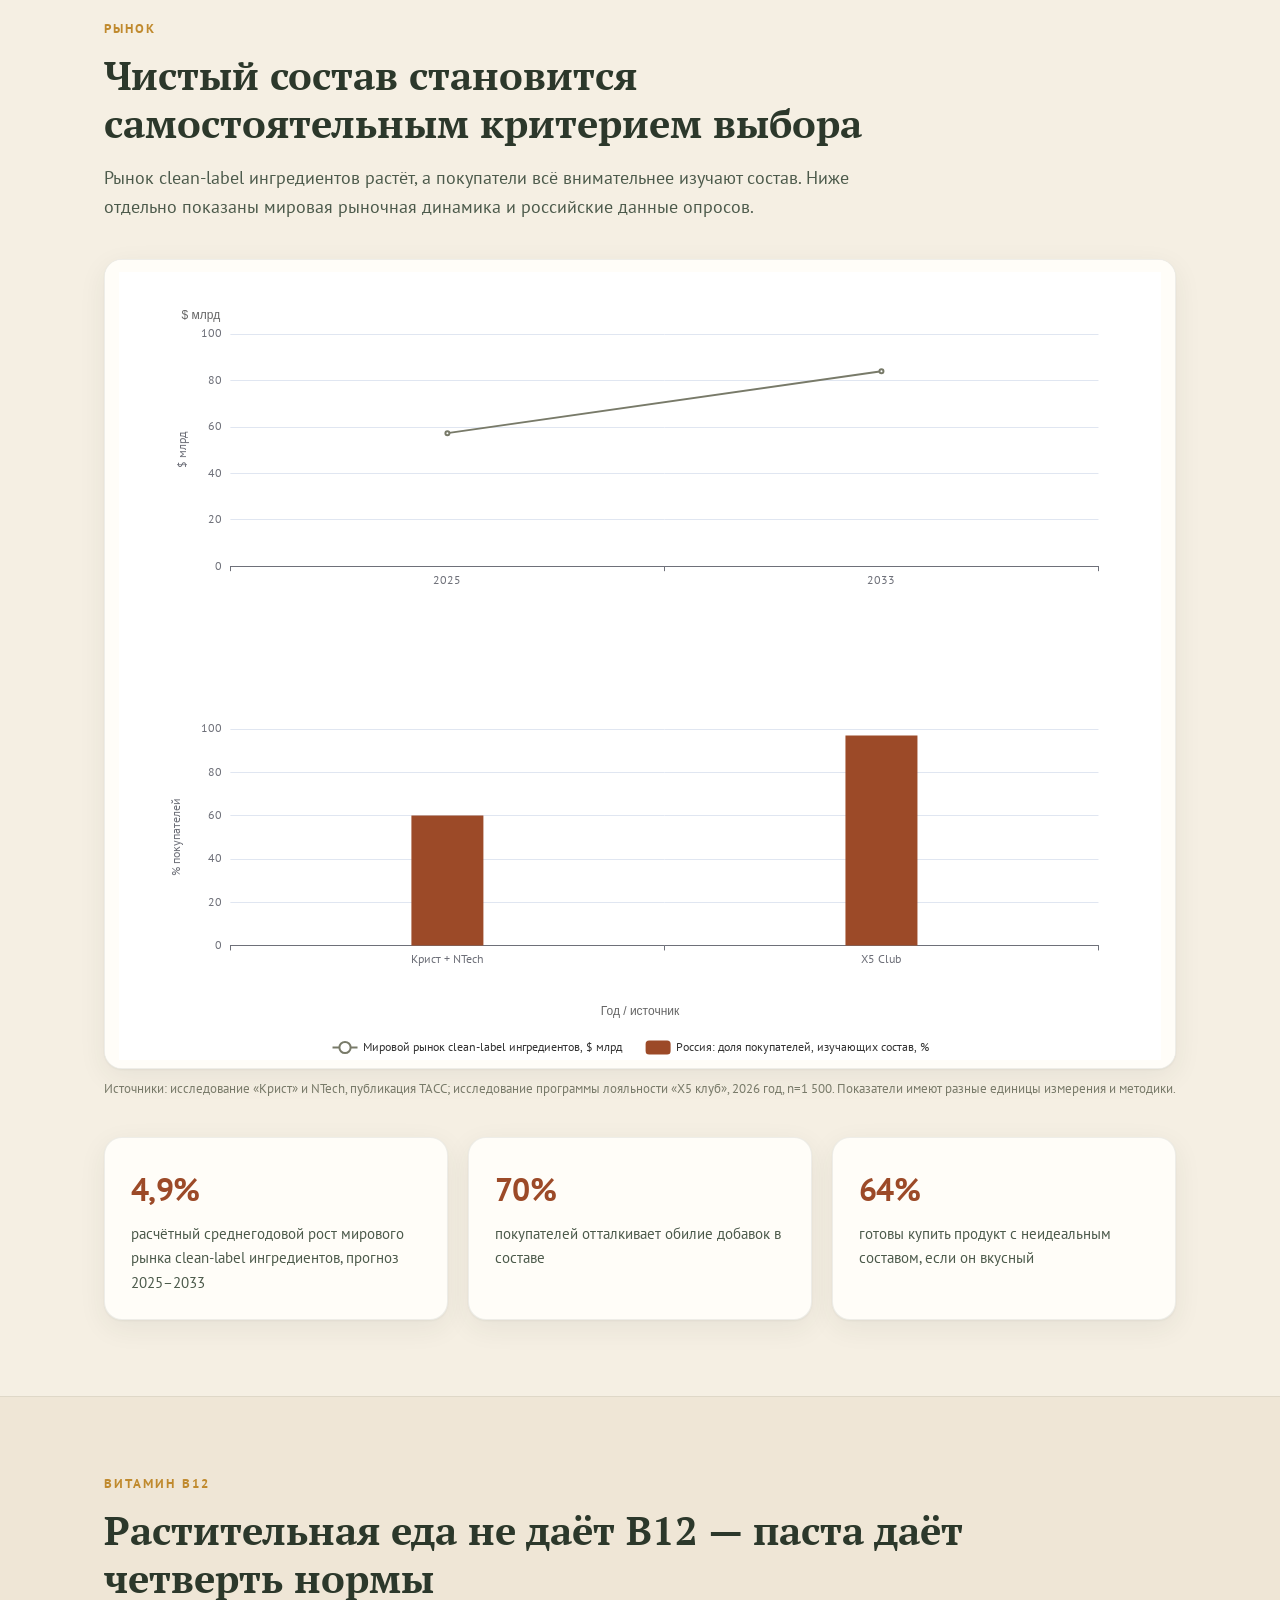
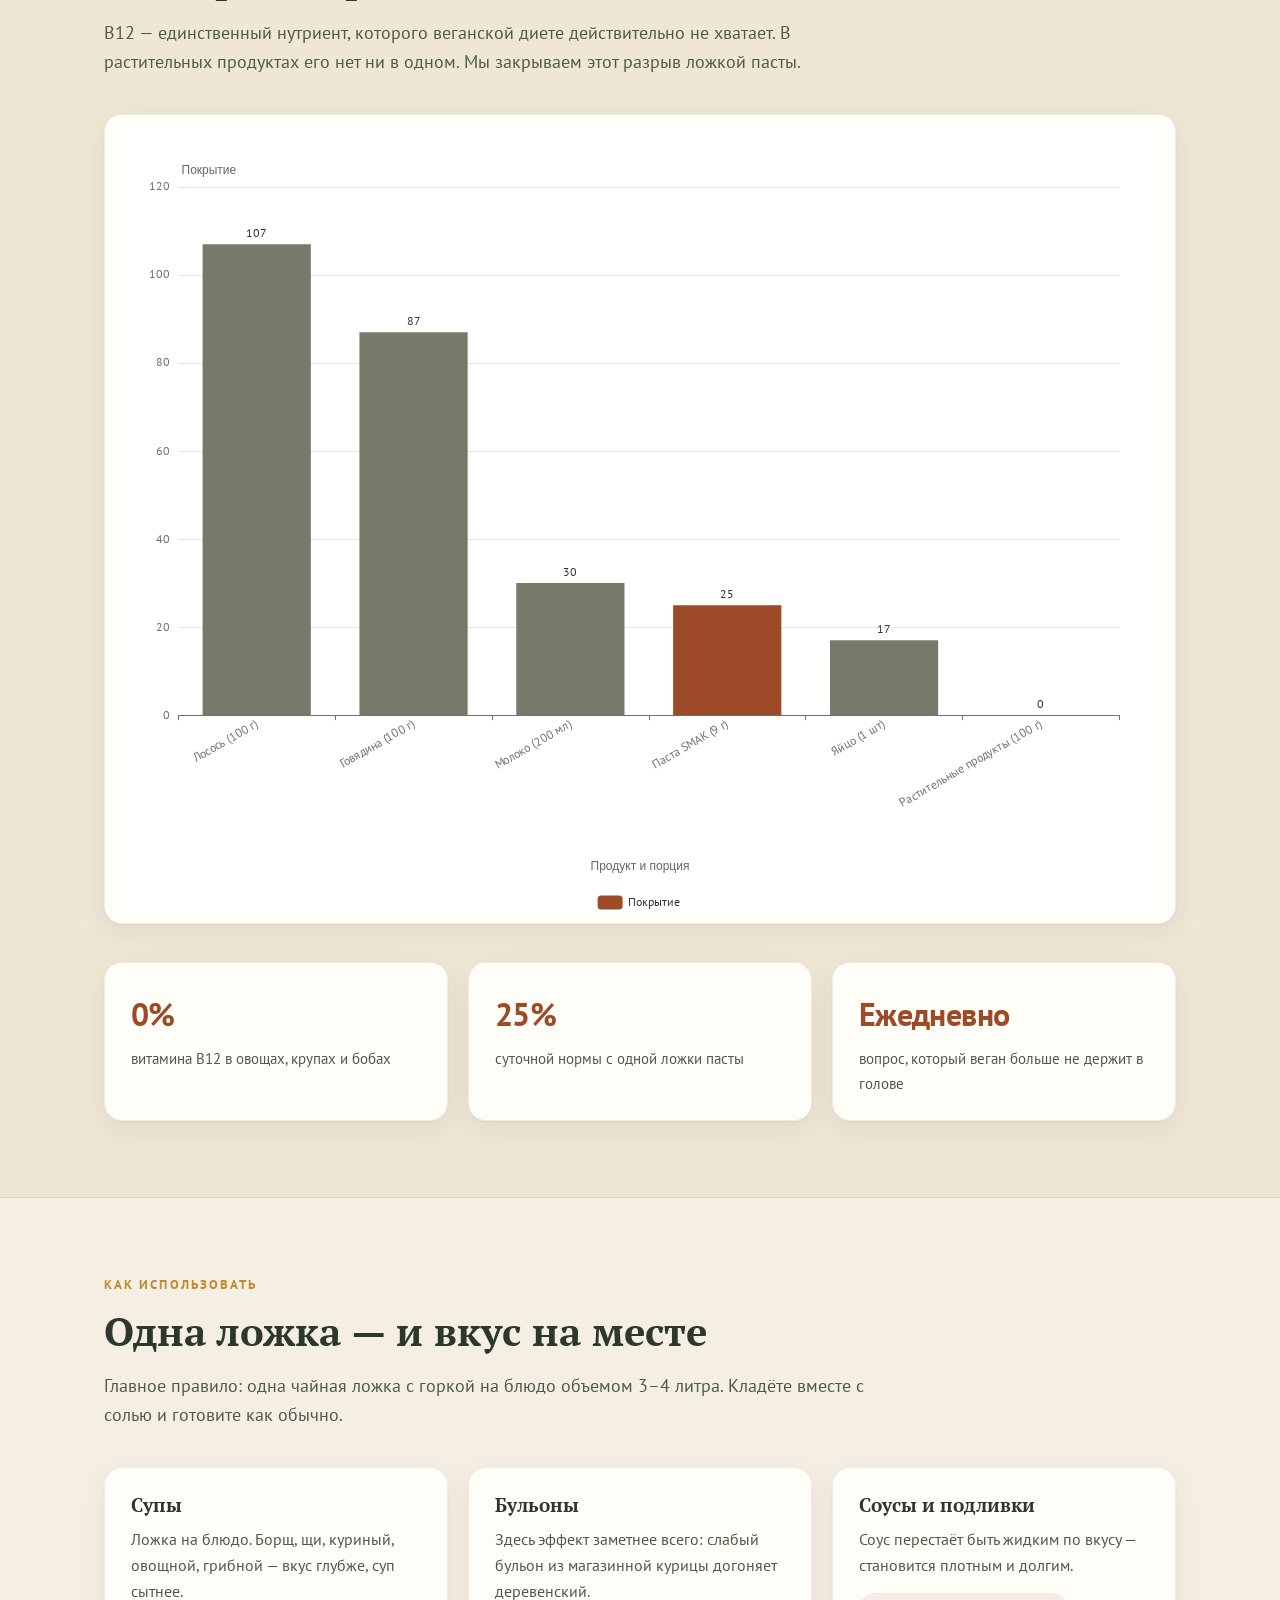
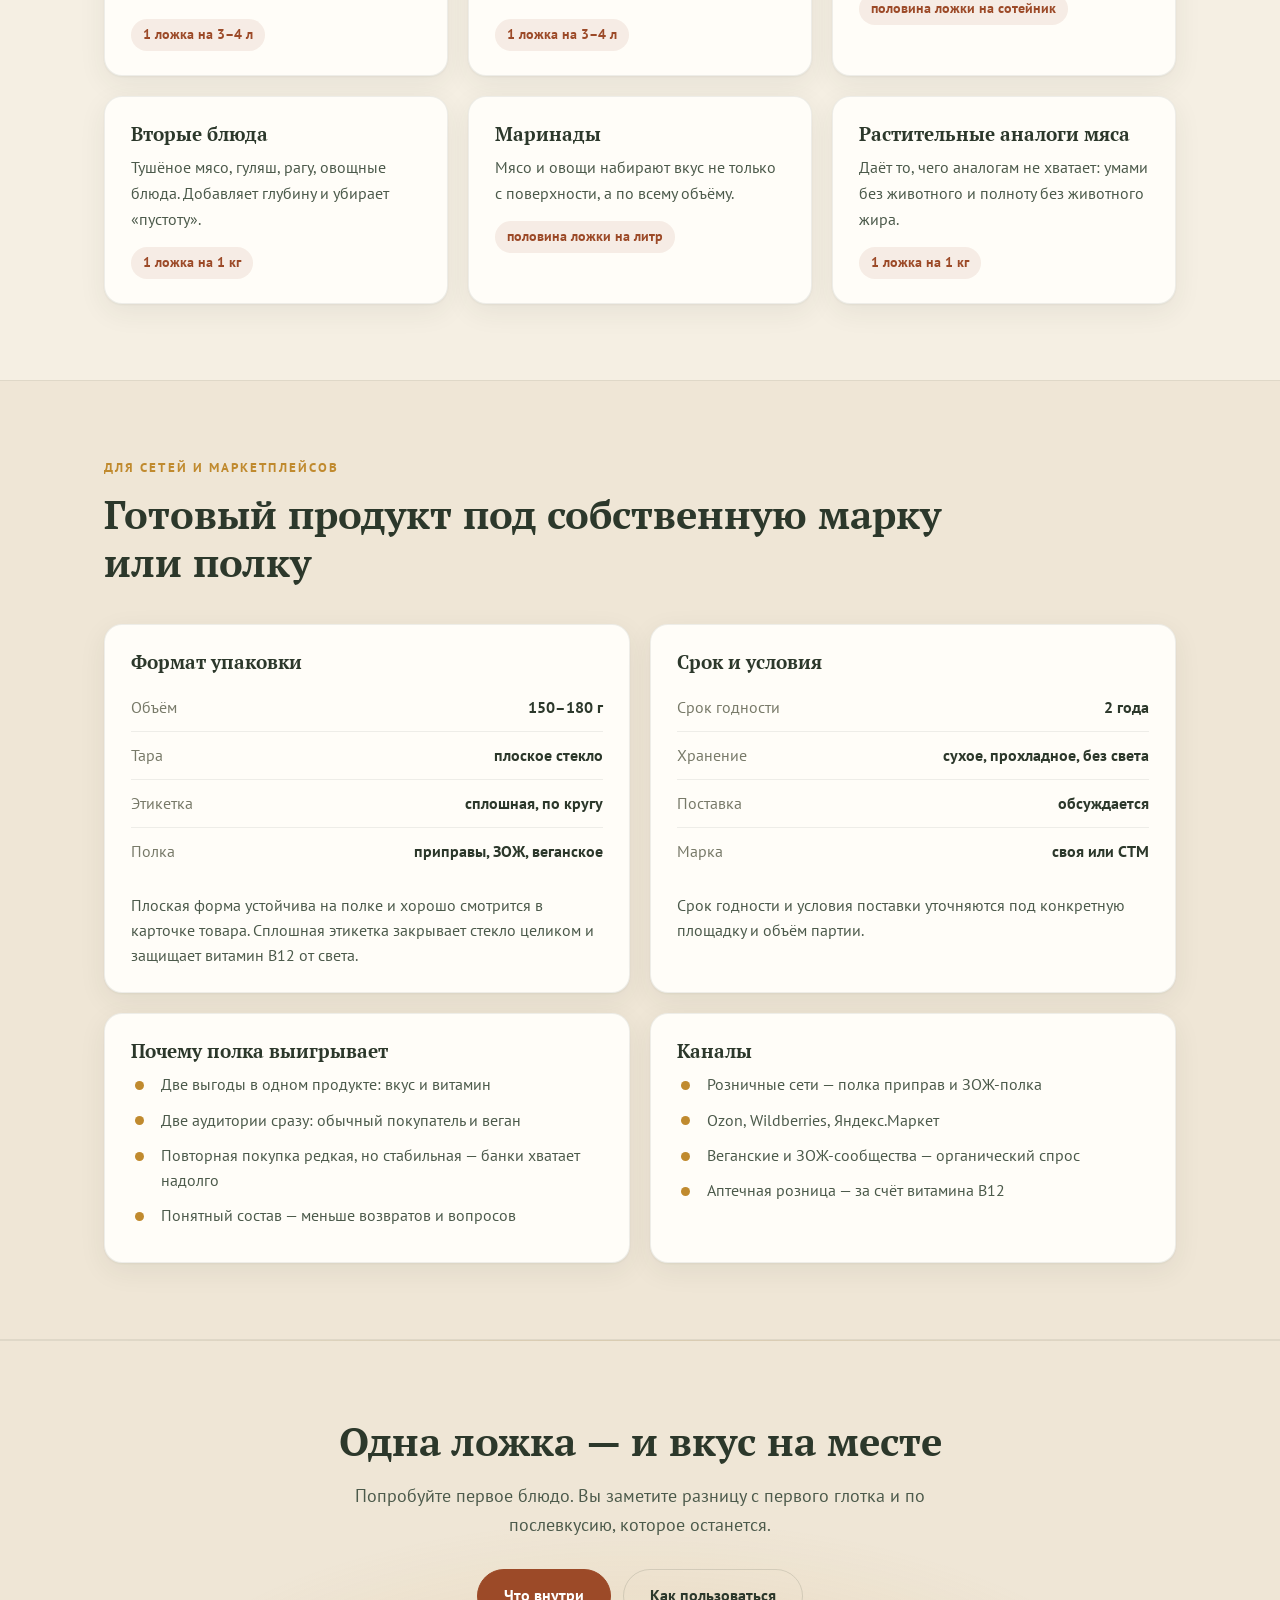
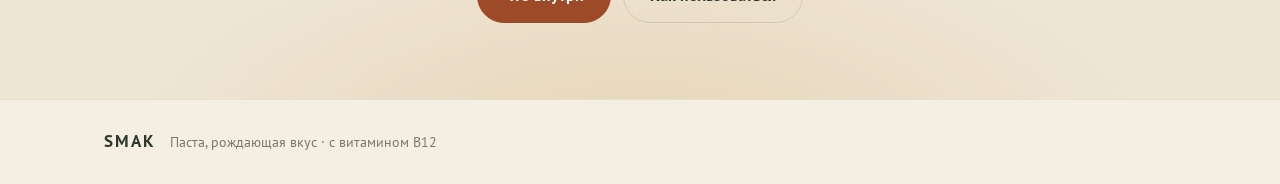
==== commit a928844d: "Replace demo market chart with sourced clean-label data" ====
--- a/index.html
+++ b/index.html
@@ -266,23 +266,22 @@
 <section class="section" id="market">
   <div class="wrap">
     <p class="kicker">Рынок</p>
-    <h2 class="h2">Категория растёт быстрее, чем полка за ней успевает</h2>
-    <p class="section__lead">
-      Продукты с чистым составом растут все пять лет и обгоняют растительный сегмент.
-      Покупатель голосует за понятную этикетку — и готов платить за неё.
+    <h2 class="h2">Чистый состав становится самостоятельным критерием выбора</h2>
+    <p class="section__lead">
+      Рынок clean-label ингредиентов растёт, а покупатели всё внимательнее изучают состав.
+      Ниже отдельно показаны мировая рыночная динамика и российские данные опросов.
     </p>
 
     <div class="chart-wide">
-      <iframe src="charts/chart-1.html" title="Рост рынка растительных продуктов и продуктов с чистым составом"
+      <iframe src="charts/chart-1.html" title="Рынок clean label и покупатели, изучающие состав"
               height="810" loading="lazy"></iframe>
       <p class="note note--fine">
-        Данные демонстрационные, приведены для иллюстрации динамики. Перед публикацией
-        заменяются на отраслевые источники.
+        Источники: исследование «Крист» и NTech, публикация ТАСС; исследование программы лояльности «Х5 клуб», 2026 год, n=1 500. Показатели имеют разные единицы измерения и методики.
       </p>
     </div>
 
     <div class="grid grid--3 mt">
-      <div class="card card--stat"><b>2,6×</b><span>рост сегмента чистого состава за пять лет</span></div>
+      <div class="card card--stat"><b>4,9%</b><span>расчётный среднегодовой рост мирового рынка clean-label ингредиентов, прогноз 2025–2033</span></div>
       <div class="card card--stat"><b>70%</b><span>покупателей отталкивает обилие добавок в составе</span></div>
       <div class="card card--stat"><b>64%</b><span>готовы купить продукт с неидеальным составом, если он вкусный</span></div>
     </div>
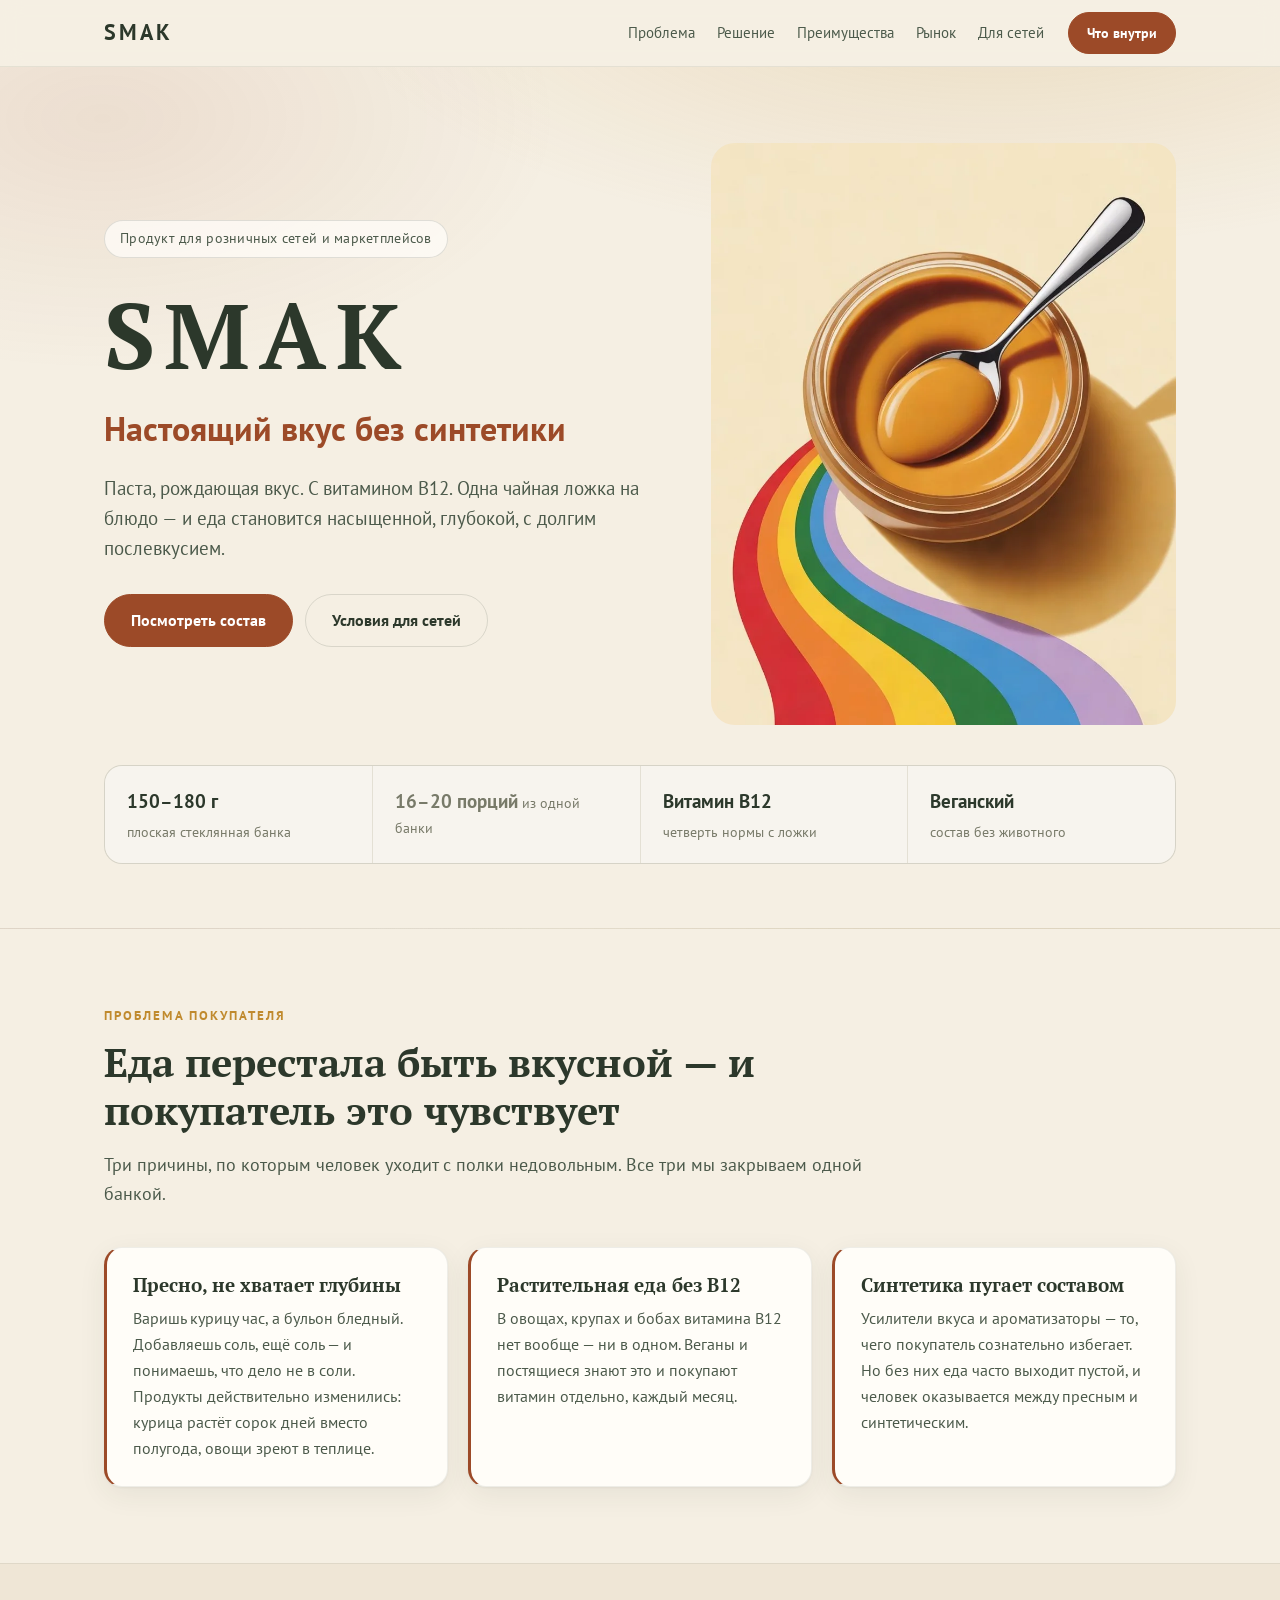
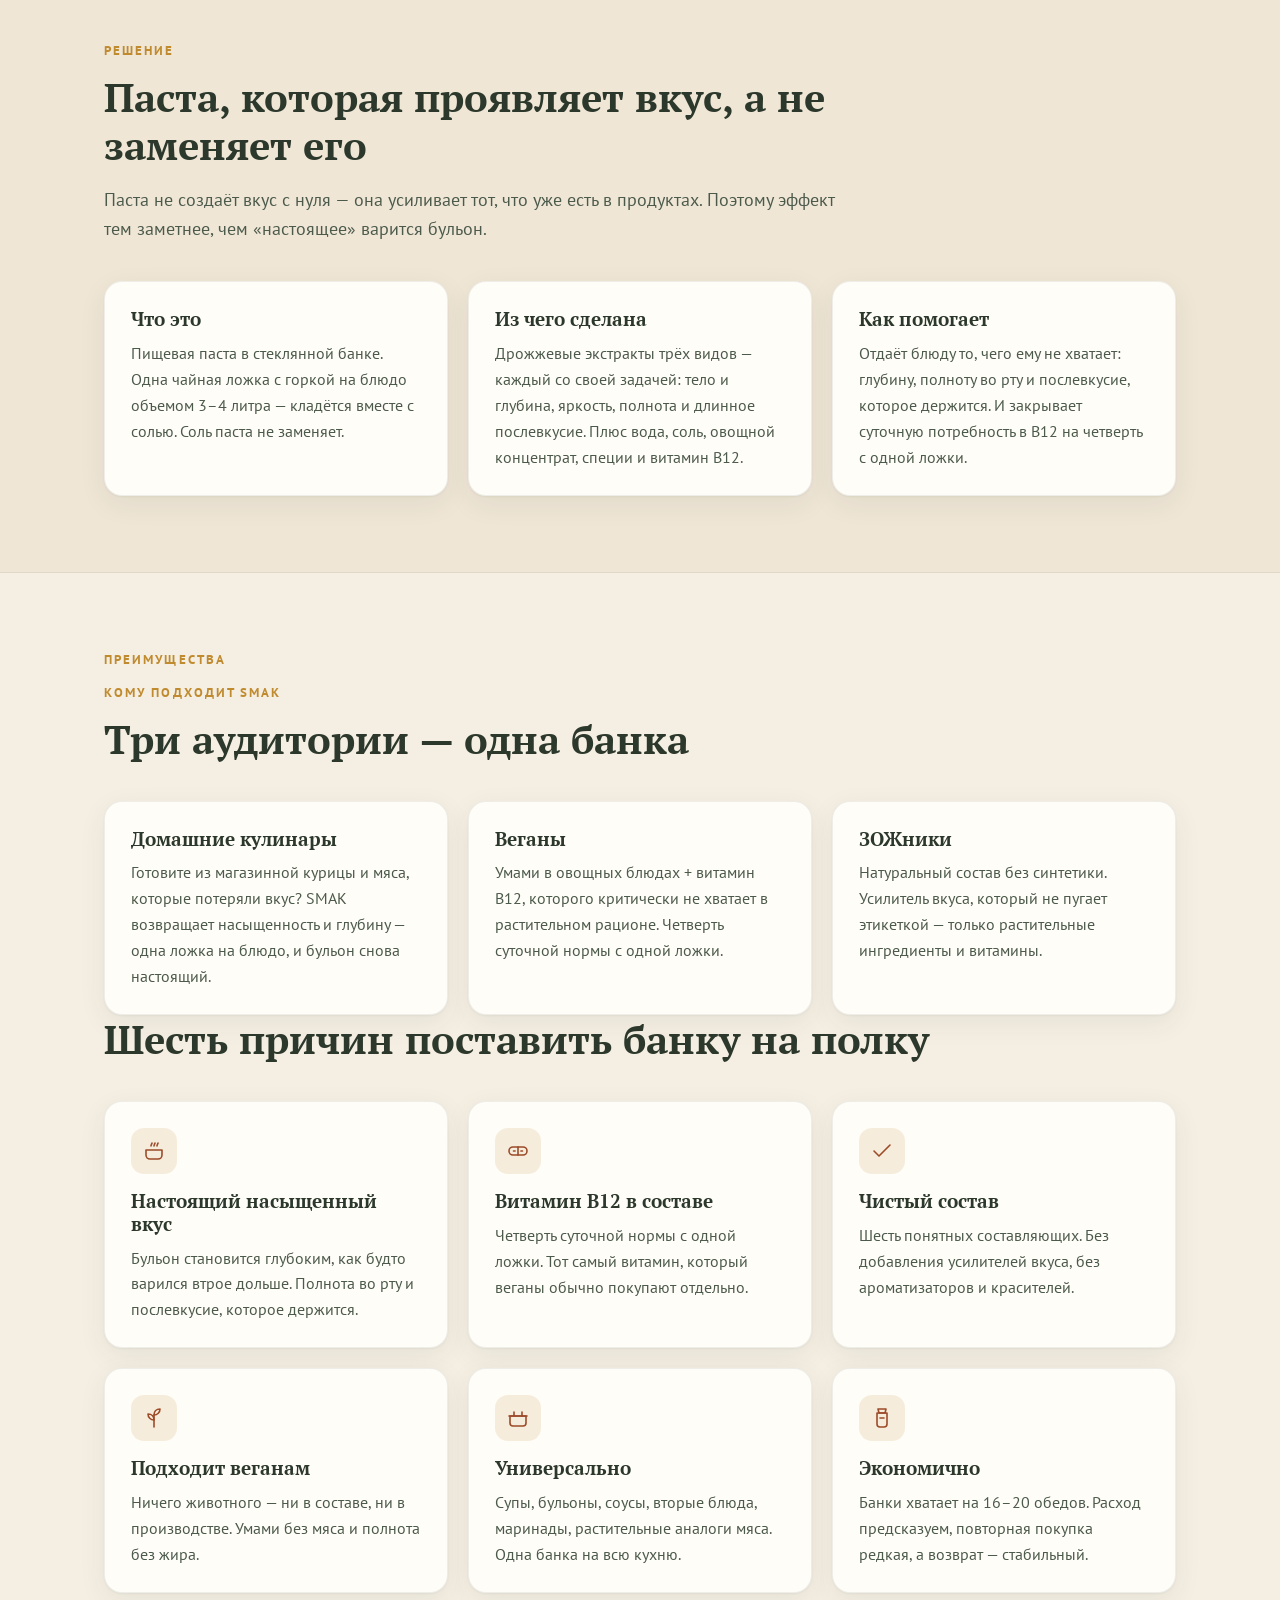
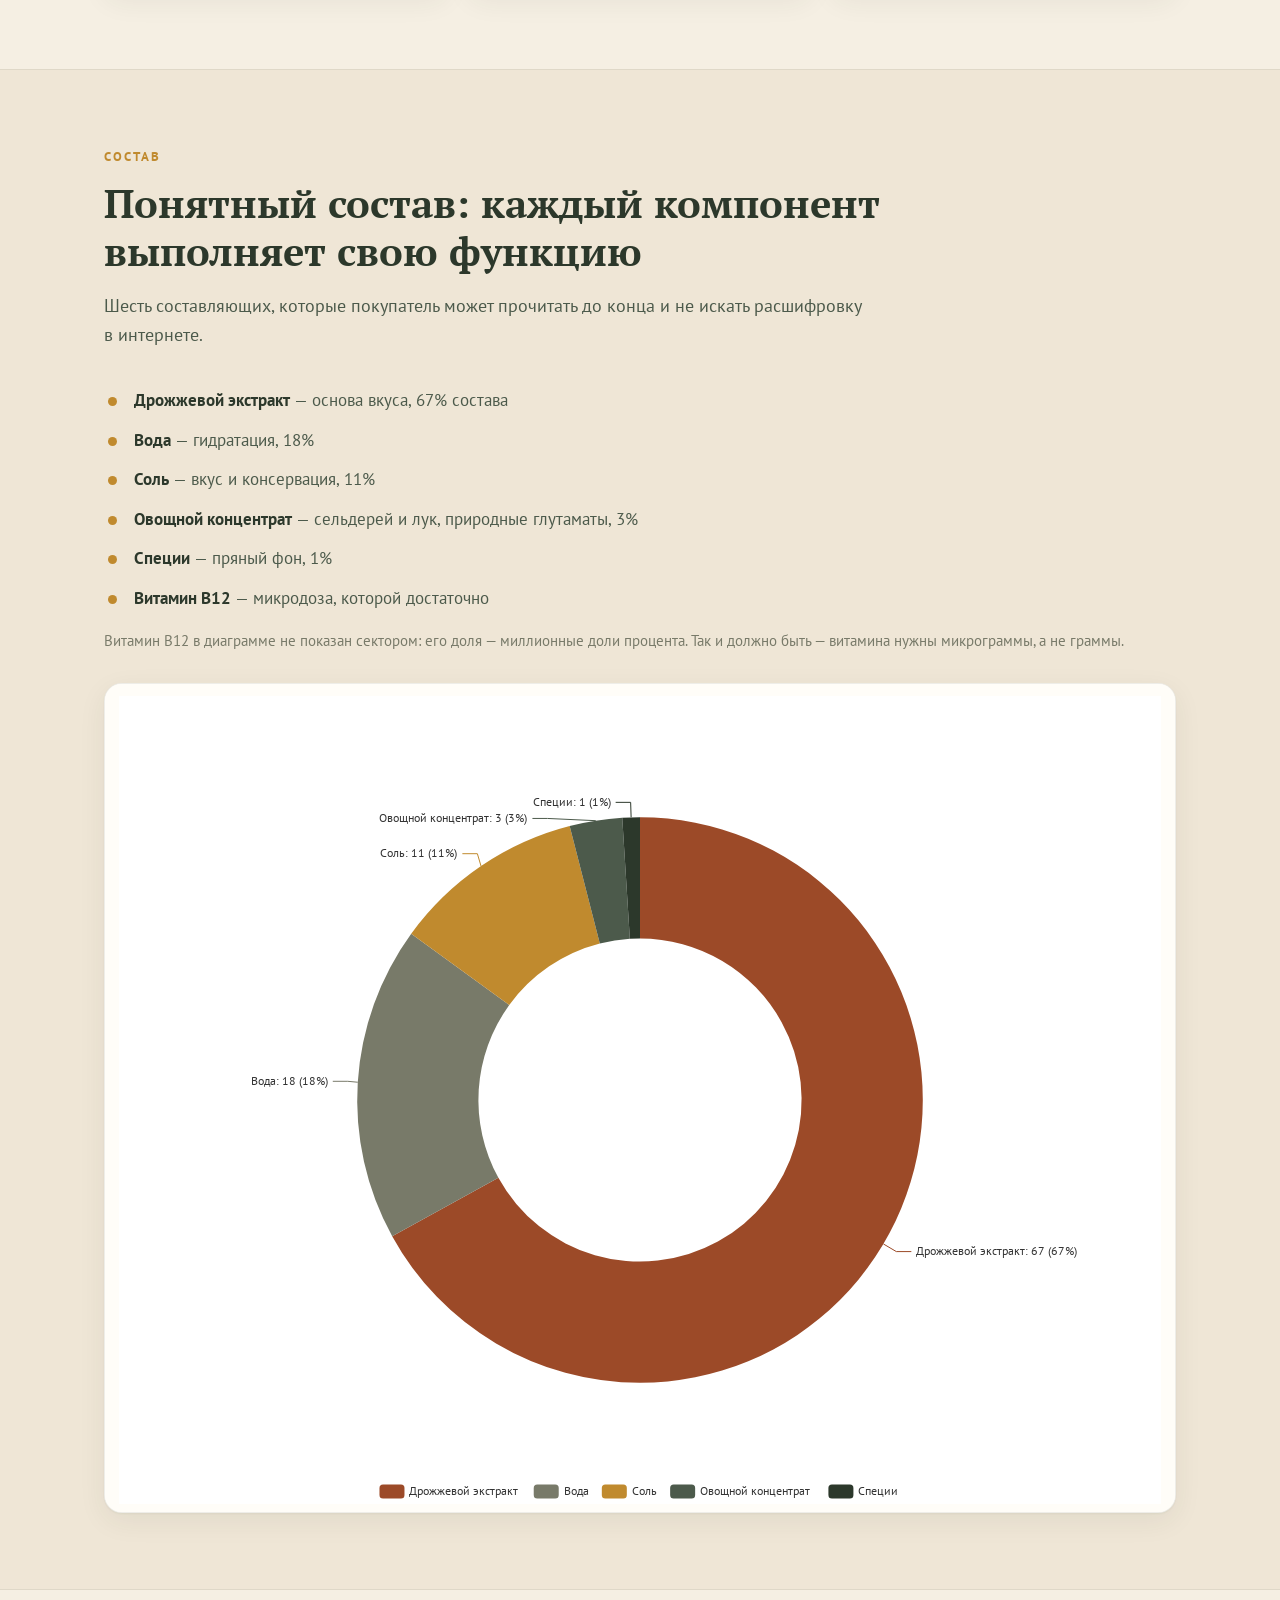
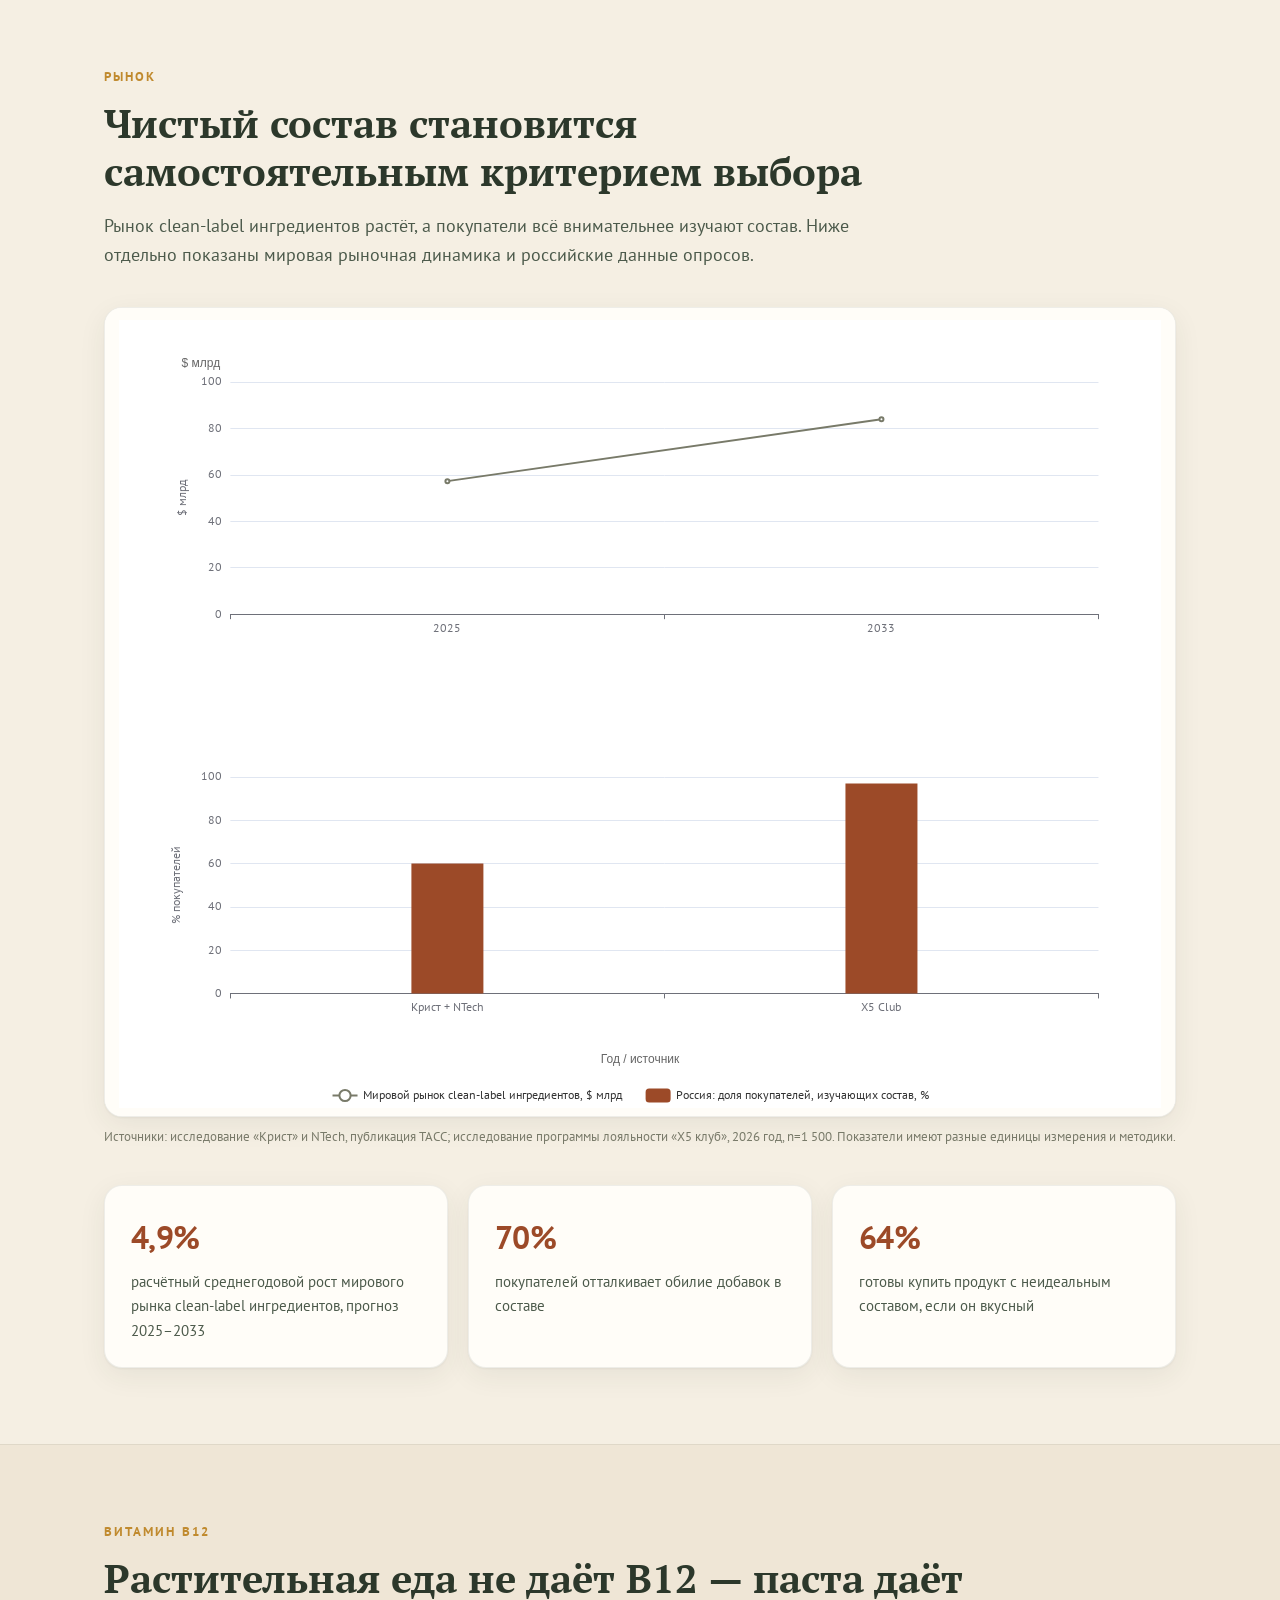
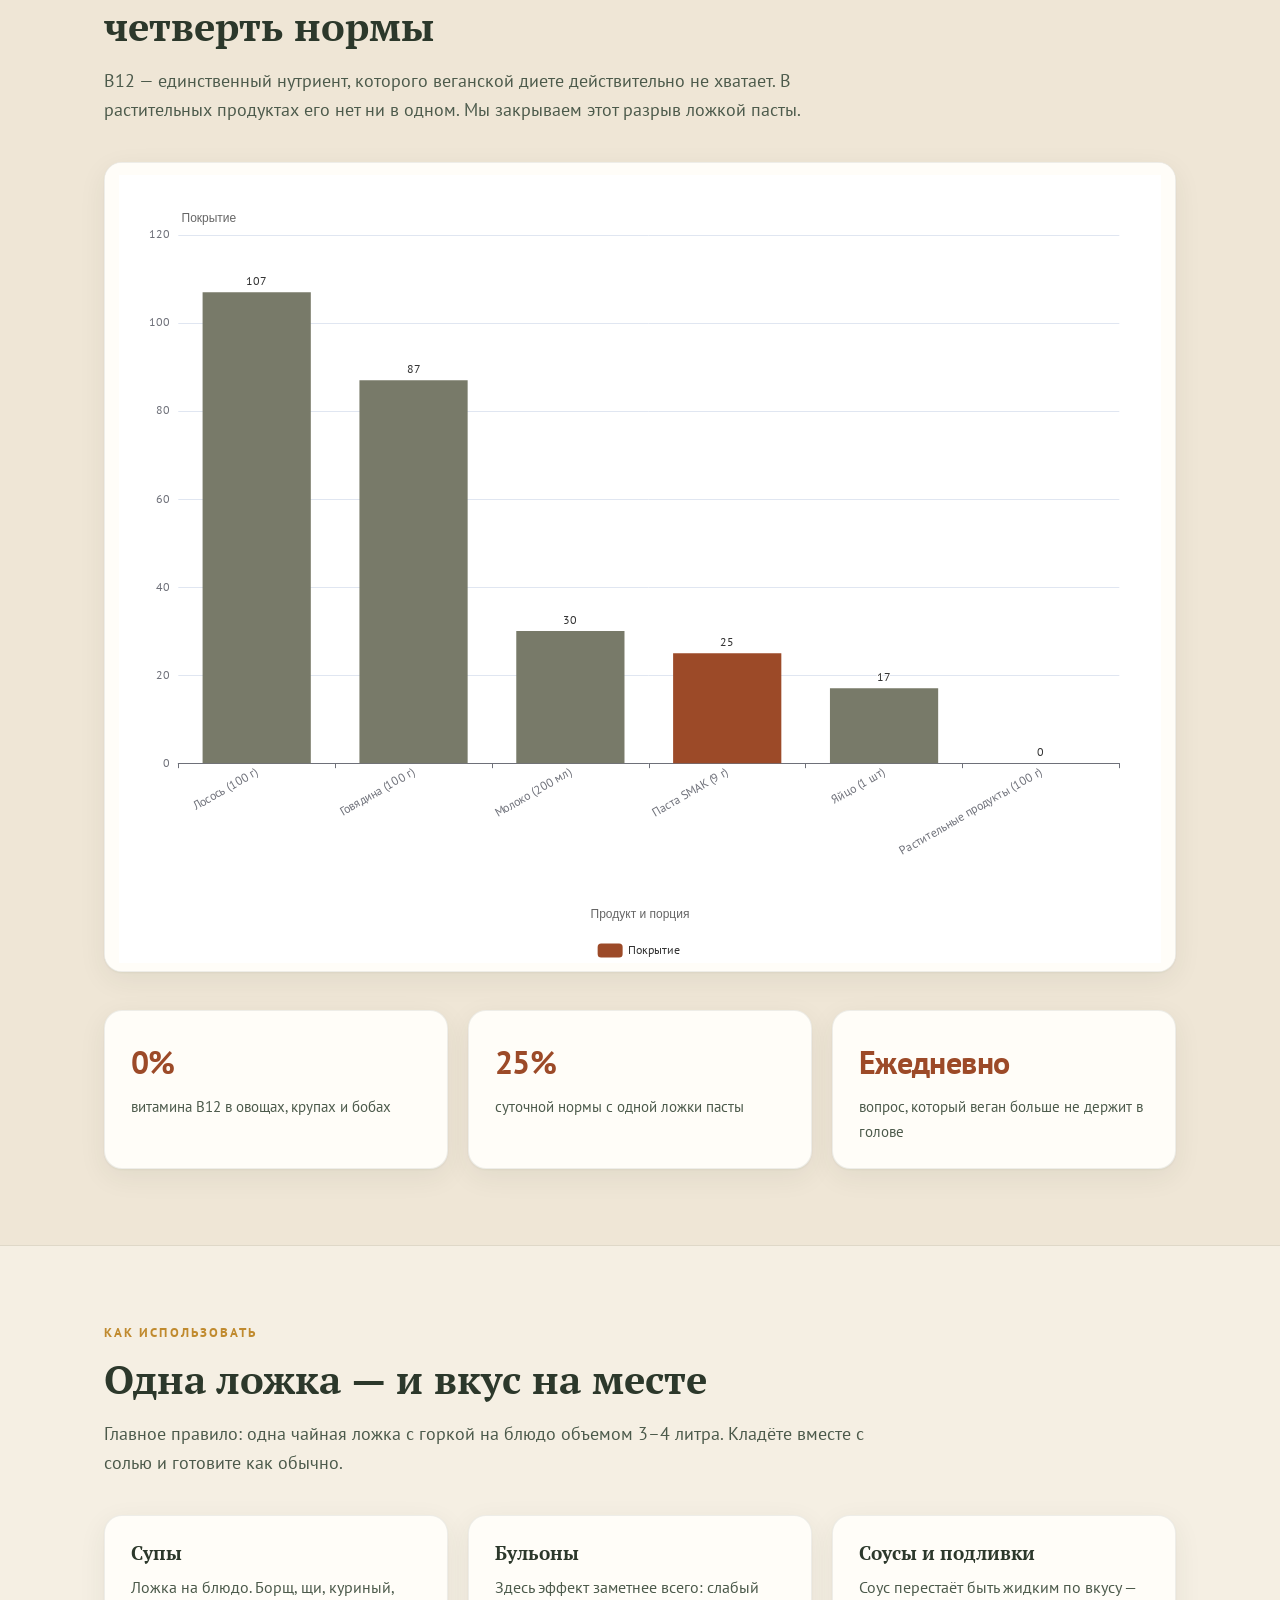
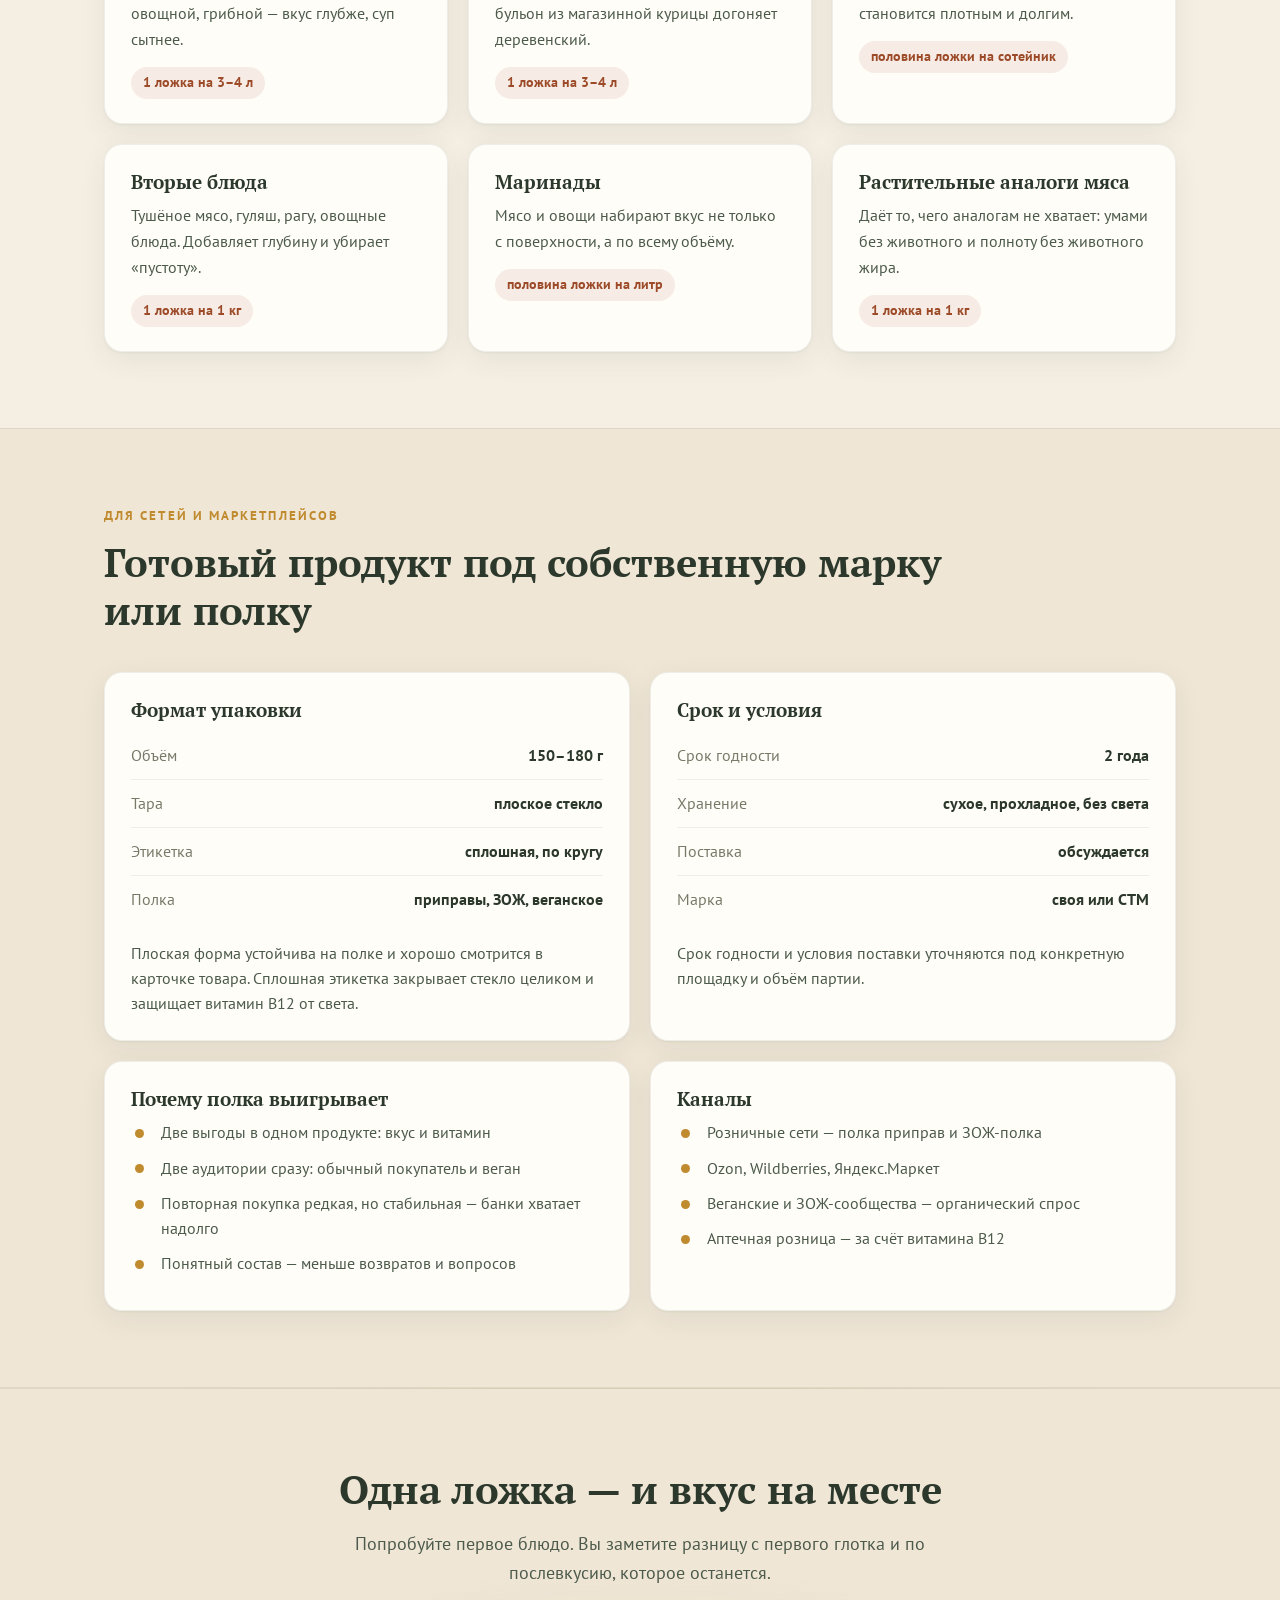
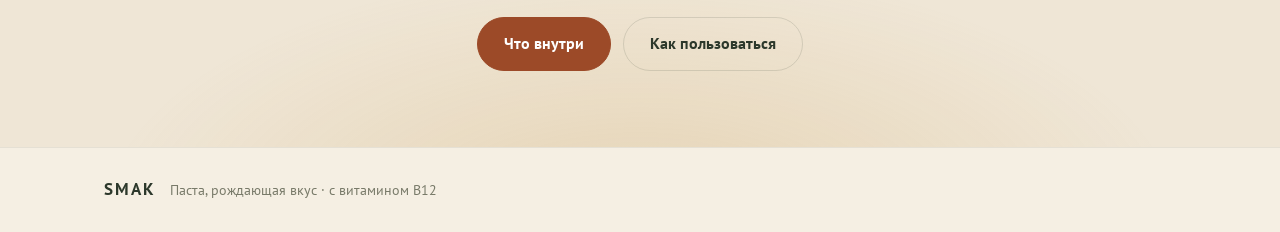
==== commit 3852495d: "Clarify composition value proposition" ====
--- a/index.html
+++ b/index.html
@@ -232,7 +232,7 @@
 <section class="section section--tint" id="composition">
   <div class="wrap">
     <p class="kicker">Состав</p>
-    <h2 class="h2">Две трети банки — то, что даёт вкус</h2>
+    <h2 class="h2">Понятный состав: каждый компонент выполняет свою функцию</h2>
     <p class="section__lead">
       Шесть составляющих, которые покупатель может прочитать до конца и не искать
       расшифровку в интернете.
